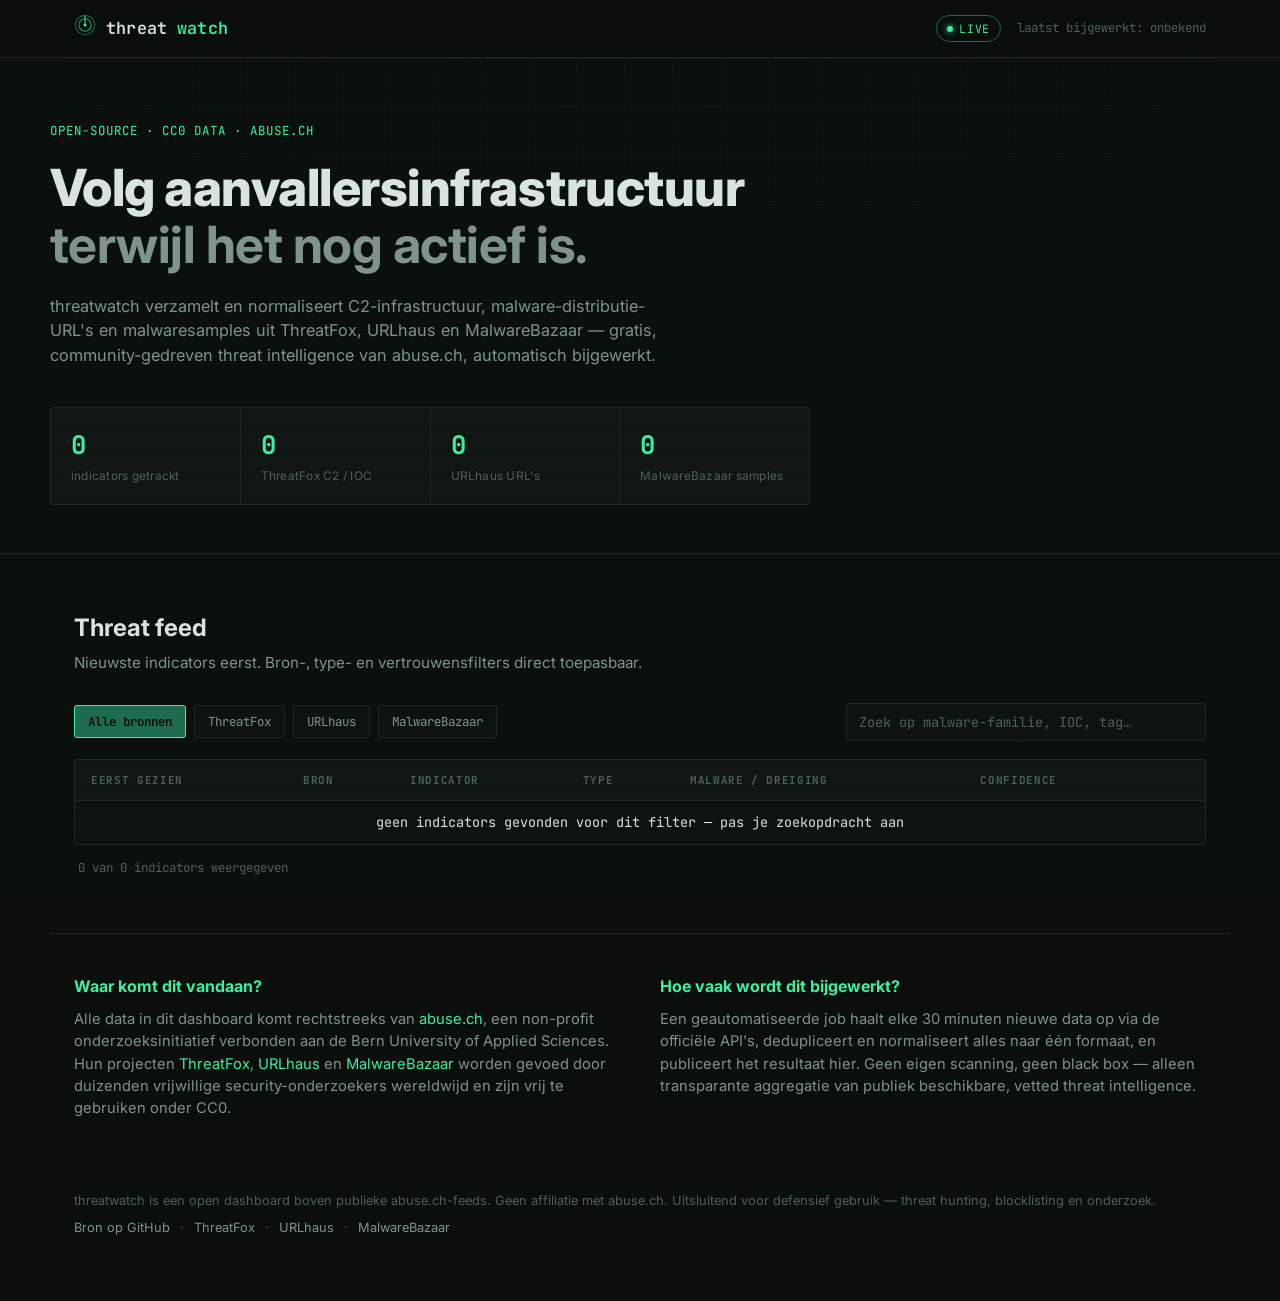
==== docs/index.html @ b02e9409 "init threatwatch dashboard" ====
<!DOCTYPE html>
<html lang="nl">
<head>
<meta charset="UTF-8">
<meta name="viewport" content="width=device-width, initial-scale=1.0">
<title>threatwatch — open infrastructure tracking</title>
<link rel="preconnect" href="https://fonts.googleapis.com">
<link rel="preconnect" href="https://fonts.gstatic.com" crossorigin>
<link href="https://fonts.googleapis.com/css2?family=JetBrains+Mono:wght@400;500;600;700&family=Inter:wght@400;500;600;700;800&display=swap" rel="stylesheet">
<link rel="stylesheet" href="style.css">
</head>
<body>

<div class="scanline"></div>

<header class="topbar">
  <div class="topbar-inner">
    <a href="./" class="brand">
      <span class="brand-mark" aria-hidden="true">
        <svg viewBox="0 0 32 32" width="22" height="22">
          <circle cx="16" cy="16" r="14" fill="none" stroke="var(--signal)" stroke-width="1.5" opacity="0.4"/>
          <circle cx="16" cy="16" r="9" fill="none" stroke="var(--signal)" stroke-width="1.5" opacity="0.65"/>
          <circle cx="16" cy="16" r="2.2" fill="var(--signal)"/>
          <line x1="16" y1="16" x2="16" y2="3" stroke="var(--signal)" stroke-width="1.5" class="radar-needle"/>
        </svg>
      </span>
      threat<span class="brand-accent">watch</span>
    </a>
    <nav class="topnav">
      <span class="pill pill-live" id="live-pill">
        <span class="dot"></span> live
      </span>
      <span class="topnav-meta" id="last-updated">laatst bijgewerkt: —</span>
    </nav>
  </div>
</header>

<main>

  <section class="hero">
    <div class="hero-grid" aria-hidden="true"></div>
    <div class="hero-inner">
      <p class="eyebrow">open-source · CC0 data · abuse.ch</p>
      <h1>Volg aanvallersinfrastructuur<br><span class="hero-fade">terwijl het nog actief is.</span></h1>
      <p class="hero-sub">
        threatwatch verzamelt en normaliseert C2-infrastructuur, malware-distributie-URL's
        en malwaresamples uit ThreatFox, URLhaus en MalwareBazaar &mdash; gratis, community-gedreven
        threat intelligence van abuse.ch, automatisch bijgewerkt.
      </p>
      <div class="hero-stats" id="hero-stats">
        <div class="stat-card">
          <span class="stat-value" id="stat-total">—</span>
          <span class="stat-label">indicators getrackt</span>
        </div>
        <div class="stat-card">
          <span class="stat-value" id="stat-threatfox">—</span>
          <span class="stat-label">ThreatFox C2 / IOC</span>
        </div>
        <div class="stat-card">
          <span class="stat-value" id="stat-urlhaus">—</span>
          <span class="stat-label">URLhaus URL's</span>
        </div>
        <div class="stat-card">
          <span class="stat-value" id="stat-malwarebazaar">—</span>
          <span class="stat-label">MalwareBazaar samples</span>
        </div>
      </div>
    </div>
  </section>

  <section class="panel">
    <div class="panel-header">
      <h2>Threat feed</h2>
      <p class="panel-sub">Nieuwste indicators eerst. Bron-, type- en vertrouwensfilters direct toepasbaar.</p>
    </div>

    <div class="controls">
      <div class="control-group" role="group" aria-label="Filter op bron">
        <button class="filter-btn is-active" data-filter-source="all">Alle bronnen</button>
        <button class="filter-btn" data-filter-source="ThreatFox">ThreatFox</button>
        <button class="filter-btn" data-filter-source="URLhaus">URLhaus</button>
        <button class="filter-btn" data-filter-source="MalwareBazaar">MalwareBazaar</button>
      </div>
      <div class="control-group search-group">
        <input
          type="search"
          id="search-input"
          placeholder="Zoek op malware-familie, IOC, tag…"
          aria-label="Zoek in threat feed"
        >
      </div>
    </div>

    <div class="table-wrap">
      <table class="feed-table" id="feed-table">
        <thead>
          <tr>
            <th>Eerst gezien</th>
            <th>Bron</th>
            <th>Indicator</th>
            <th>Type</th>
            <th>Malware / dreiging</th>
            <th>Confidence</th>
            <th></th>
          </tr>
        </thead>
        <tbody id="feed-body">
          <tr class="loading-row">
            <td colspan="7">
              <span class="loading-text">feed wordt geladen…</span>
            </td>
          </tr>
        </tbody>
      </table>
    </div>

    <p class="table-footnote" id="table-footnote"></p>
  </section>

  <section class="about-panel">
    <div class="about-grid">
      <div>
        <h3>Waar komt dit vandaan?</h3>
        <p>
          Alle data in dit dashboard komt rechtstreeks van <a href="https://abuse.ch" target="_blank" rel="noopener">abuse.ch</a>,
          een non-profit onderzoeksinitiatief verbonden aan de Bern University of Applied Sciences.
          Hun projecten <a href="https://threatfox.abuse.ch" target="_blank" rel="noopener">ThreatFox</a>,
          <a href="https://urlhaus.abuse.ch" target="_blank" rel="noopener">URLhaus</a> en
          <a href="https://bazaar.abuse.ch" target="_blank" rel="noopener">MalwareBazaar</a> worden gevoed door
          duizenden vrijwillige security-onderzoekers wereldwijd en zijn vrij te gebruiken onder CC0.
        </p>
      </div>
      <div>
        <h3>Hoe vaak wordt dit bijgewerkt?</h3>
        <p>
          Een geautomatiseerde job haalt elke 30 minuten nieuwe data op via de officiële API's,
          dedupliceert en normaliseert alles naar één formaat, en publiceert het resultaat hier.
          Geen eigen scanning, geen black box &mdash; alleen transparante aggregatie van publiek
          beschikbare, vetted threat intelligence.
        </p>
      </div>
    </div>
  </section>

</main>

<footer class="footer">
  <p>
    threatwatch is een open dashboard boven publieke abuse.ch-feeds. Geen affiliatie met abuse.ch.
    Uitsluitend voor defensief gebruik &mdash; threat hunting, blocklisting en onderzoek.
  </p>
  <p class="footer-links">
    <a href="https://github.com" target="_blank" rel="noopener">Bron op GitHub</a>
    <span aria-hidden="true">·</span>
    <a href="https://threatfox.abuse.ch" target="_blank" rel="noopener">ThreatFox</a>
    <span aria-hidden="true">·</span>
    <a href="https://urlhaus.abuse.ch" target="_blank" rel="noopener">URLhaus</a>
    <span aria-hidden="true">·</span>
    <a href="https://bazaar.abuse.ch" target="_blank" rel="noopener">MalwareBazaar</a>
  </p>
</footer>

<script src="app.js"></script>
</body>
</html>
---- docs/style.css ----
/* =========================================================
   threatwatch — design tokens
   Subject: tracking live attacker infrastructure.
   Direction: dark ops console, not a marketing page.
   A signal-green sweep (radar / oscilloscope) is the one
   accent color; everything else stays quiet and structural.
========================================================= */

:root {
  --bg: #0a0e0d;
  --bg-raised: #101513;
  --bg-panel: #0d1211;
  --line: #1d2826;
  --line-soft: #161f1d;
  --ink: #d7e4e0;
  --ink-dim: #7e938c;
  --ink-faint: #4e6059;
  --signal: #36f2a1;
  --signal-dim: #1d6b4c;
  --amber: #f2b545;
  --red: #f25c54;

  --font-display: "Inter", system-ui, sans-serif;
  --font-mono: "JetBrains Mono", "SF Mono", Consolas, monospace;

  --radius: 3px;
}

* { box-sizing: border-box; }

html { scroll-behavior: smooth; }

body {
  margin: 0;
  background: var(--bg);
  color: var(--ink);
  font-family: var(--font-display);
  line-height: 1.5;
  -webkit-font-smoothing: antialiased;
}

a { color: var(--signal); text-decoration: none; }
a:hover { text-decoration: underline; }

a:focus-visible,
button:focus-visible,
input:focus-visible {
  outline: 2px solid var(--signal);
  outline-offset: 2px;
}

/* Subtle scanline texture across the whole page — restrained, fixed, low opacity */
.scanline {
  position: fixed;
  inset: 0;
  pointer-events: none;
  z-index: 1;
  background: repeating-linear-gradient(
    to bottom,
    rgba(54, 242, 161, 0.015) 0px,
    rgba(54, 242, 161, 0.015) 1px,
    transparent 1px,
    transparent 3px
  );
  mix-blend-mode: screen;
}

@media (prefers-reduced-motion: reduce) {
  * { animation-duration: 0.001ms !important; animation-iteration-count: 1 !important; transition-duration: 0.001ms !important; }
}

/* ---------- topbar ---------- */

.topbar {
  position: sticky;
  top: 0;
  z-index: 10;
  background: rgba(10, 14, 13, 0.92);
  backdrop-filter: blur(8px);
  border-bottom: 1px solid var(--line);
}

.topbar-inner {
  max-width: 1180px;
  margin: 0 auto;
  padding: 14px 24px;
  display: flex;
  align-items: center;
  justify-content: space-between;
}

.brand {
  display: flex;
  align-items: center;
  gap: 10px;
  font-family: var(--font-mono);
  font-weight: 600;
  font-size: 1.05rem;
  color: var(--ink);
  letter-spacing: 0.01em;
}
.brand:hover { text-decoration: none; }
.brand-accent { color: var(--signal); }

.radar-needle {
  transform-origin: 16px 16px;
  animation: sweep 4s linear infinite;
}
@keyframes sweep {
  to { transform: rotate(360deg); }
}

.topnav { display: flex; align-items: center; gap: 16px; }

.pill {
  font-family: var(--font-mono);
  font-size: 0.72rem;
  letter-spacing: 0.06em;
  text-transform: uppercase;
  padding: 4px 10px;
  border-radius: 999px;
  border: 1px solid var(--line);
  color: var(--ink-dim);
  display: inline-flex;
  align-items: center;
  gap: 6px;
}
.pill-live { color: var(--signal); border-color: var(--signal-dim); }
.pill .dot {
  width: 6px; height: 6px;
  border-radius: 50%;
  background: var(--signal);
  box-shadow: 0 0 6px var(--signal);
  animation: pulse 1.8s ease-in-out infinite;
}
@keyframes pulse {
  0%, 100% { opacity: 1; }
  50% { opacity: 0.35; }
}

.topnav-meta {
  font-family: var(--font-mono);
  font-size: 0.78rem;
  color: var(--ink-faint);
}

/* ---------- hero ---------- */

.hero {
  position: relative;
  padding: 64px 24px 48px;
  border-bottom: 1px solid var(--line);
  overflow: hidden;
}

.hero-grid {
  position: absolute;
  inset: 0;
  background-image:
    linear-gradient(var(--line-soft) 1px, transparent 1px),
    linear-gradient(90deg, var(--line-soft) 1px, transparent 1px);
  background-size: 48px 48px;
  mask-image: radial-gradient(ellipse 80% 60% at 50% 0%, black 0%, transparent 75%);
  opacity: 0.6;
}

.hero-inner {
  position: relative;
  max-width: 1180px;
  margin: 0 auto;
}

.eyebrow {
  font-family: var(--font-mono);
  font-size: 0.78rem;
  letter-spacing: 0.08em;
  text-transform: uppercase;
  color: var(--signal);
  margin: 0 0 18px;
}

.hero h1 {
  font-size: clamp(2rem, 4.4vw, 3.2rem);
  font-weight: 800;
  letter-spacing: -0.01em;
  line-height: 1.12;
  margin: 0 0 20px;
  max-width: 760px;
}
.hero-fade { color: var(--ink-dim); font-weight: 700; }

.hero-sub {
  max-width: 620px;
  color: var(--ink-dim);
  font-size: 1.02rem;
  margin: 0 0 40px;
}

.hero-stats {
  display: grid;
  grid-template-columns: repeat(4, minmax(0, 1fr));
  gap: 1px;
  background: var(--line);
  border: 1px solid var(--line);
  border-radius: var(--radius);
  overflow: hidden;
  max-width: 760px;
}

.stat-card {
  background: var(--bg-raised);
  padding: 18px 20px;
  display: flex;
  flex-direction: column;
  gap: 4px;
}

.stat-value {
  font-family: var(--font-mono);
  font-size: 1.6rem;
  font-weight: 700;
  color: var(--signal);
}

.stat-label {
  font-size: 0.74rem;
  color: var(--ink-faint);
  letter-spacing: 0.02em;
}

@media (max-width: 720px) {
  .hero-stats { grid-template-columns: repeat(2, minmax(0, 1fr)); }
}

/* ---------- panel / table ---------- */

.panel {
  max-width: 1180px;
  margin: 0 auto;
  padding: 56px 24px 32px;
}

.panel-header h2 {
  font-size: 1.5rem;
  margin: 0 0 6px;
  font-weight: 700;
}
.panel-sub {
  color: var(--ink-dim);
  margin: 0 0 28px;
  font-size: 0.95rem;
}

.controls {
  display: flex;
  flex-wrap: wrap;
  gap: 16px;
  justify-content: space-between;
  align-items: center;
  margin-bottom: 18px;
}

.control-group { display: flex; gap: 8px; flex-wrap: wrap; }

.filter-btn {
  font-family: var(--font-mono);
  font-size: 0.78rem;
  padding: 7px 13px;
  border-radius: var(--radius);
  border: 1px solid var(--line);
  background: var(--bg-panel);
  color: var(--ink-dim);
  cursor: pointer;
  transition: border-color 0.15s, color 0.15s, background 0.15s;
}
.filter-btn:hover { border-color: var(--signal-dim); color: var(--ink); }
.filter-btn.is-active {
  background: var(--signal-dim);
  border-color: var(--signal);
  color: var(--bg);
  font-weight: 600;
}

.search-group { flex: 1; min-width: 220px; max-width: 360px; }
#search-input {
  width: 100%;
  font-family: var(--font-mono);
  font-size: 0.85rem;
  padding: 9px 12px;
  border-radius: var(--radius);
  border: 1px solid var(--line);
  background: var(--bg-panel);
  color: var(--ink);
}
#search-input::placeholder { color: var(--ink-faint); }

.table-wrap {
  border: 1px solid var(--line);
  border-radius: var(--radius);
  overflow-x: auto;
  background: var(--bg-panel);
}

.feed-table {
  width: 100%;
  border-collapse: collapse;
  font-size: 0.86rem;
  min-width: 760px;
}

.feed-table thead th {
  text-align: left;
  font-family: var(--font-mono);
  font-size: 0.68rem;
  letter-spacing: 0.06em;
  text-transform: uppercase;
  color: var(--ink-faint);
  padding: 12px 16px;
  border-bottom: 1px solid var(--line);
  background: var(--bg-raised);
  position: sticky;
  top: 0;
}

.feed-table tbody td {
  padding: 11px 16px;
  border-bottom: 1px solid var(--line-soft);
  color: var(--ink);
  vertical-align: middle;
}

.feed-table tbody tr:hover { background: rgba(54, 242, 161, 0.035); }
.feed-table tbody tr:last-child td { border-bottom: none; }

.cell-time { font-family: var(--font-mono); color: var(--ink-dim); white-space: nowrap; font-size: 0.8rem; }

.source-badge {
  font-family: var(--font-mono);
  font-size: 0.7rem;
  padding: 3px 8px;
  border-radius: 999px;
  border: 1px solid var(--line);
  white-space: nowrap;
}
.source-ThreatFox { color: var(--signal); border-color: var(--signal-dim); }
.source-URLhaus { color: var(--amber); border-color: #5c4a22; }
.source-MalwareBazaar { color: #8fb4ff; border-color: #2a3f6b; }

.cell-ioc {
  font-family: var(--font-mono);
  font-size: 0.8rem;
  max-width: 320px;
  overflow: hidden;
  text-overflow: ellipsis;
  white-space: nowrap;
}

.cell-malware { color: var(--ink); font-weight: 500; }
.cell-type { color: var(--ink-dim); font-size: 0.82rem; }

.confidence-bar-wrap {
  display: flex;
  align-items: center;
  gap: 8px;
}
.confidence-bar {
  width: 50px;
  height: 5px;
  border-radius: 999px;
  background: var(--line-soft);
  overflow: hidden;
}
.confidence-bar-fill { height: 100%; background: var(--signal); }
.confidence-value { font-family: var(--font-mono); font-size: 0.74rem; color: var(--ink-dim); }

.ref-link { font-family: var(--font-mono); font-size: 0.76rem; white-space: nowrap; }

.loading-row td, .empty-row td {
  text-align: center;
  padding: 40px 16px;
  color: var(--ink-faint);
  font-family: var(--font-mono);
  font-size: 0.85rem;
}

.table-footnote {
  margin: 14px 4px 0;
  font-size: 0.78rem;
  color: var(--ink-faint);
  font-family: var(--font-mono);
}

/* ---------- about panel ---------- */

.about-panel {
  max-width: 1180px;
  margin: 24px auto 0;
  padding: 40px 24px;
  border-top: 1px solid var(--line);
}

.about-grid {
  display: grid;
  grid-template-columns: 1fr 1fr;
  gap: 40px;
}
@media (max-width: 760px) {
  .about-grid { grid-template-columns: 1fr; }
}

.about-panel h3 {
  font-size: 1rem;
  margin: 0 0 10px;
  color: var(--signal);
}
.about-panel p {
  color: var(--ink-dim);
  font-size: 0.92rem;
  margin: 0;
}

/* ---------- footer ---------- */

.footer {
  max-width: 1180px;
  margin: 0 auto;
  padding: 32px 24px 56px;
  color: var(--ink-faint);
  font-size: 0.8rem;
}
.footer p { margin: 0 0 8px; }
.footer-links a { color: var(--ink-dim); }
.footer-links span { color: var(--ink-faint); margin: 0 6px; }
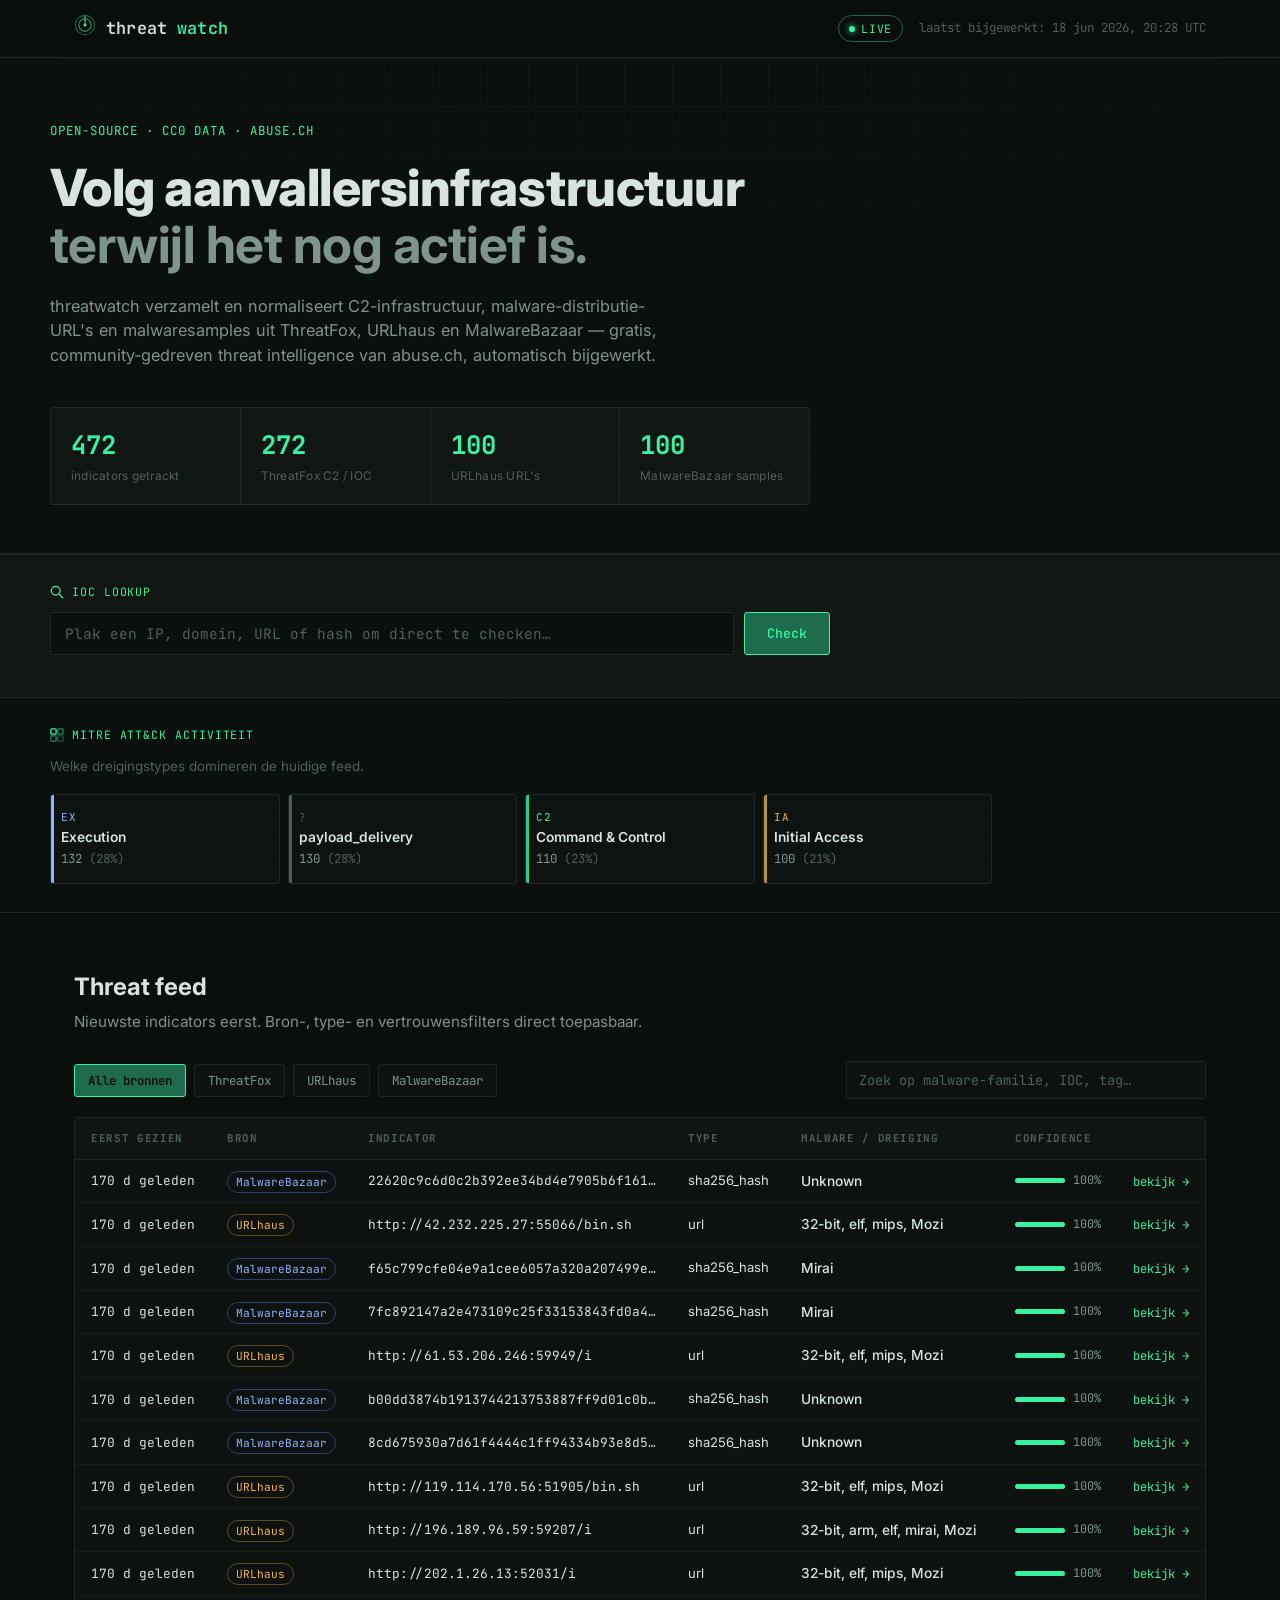
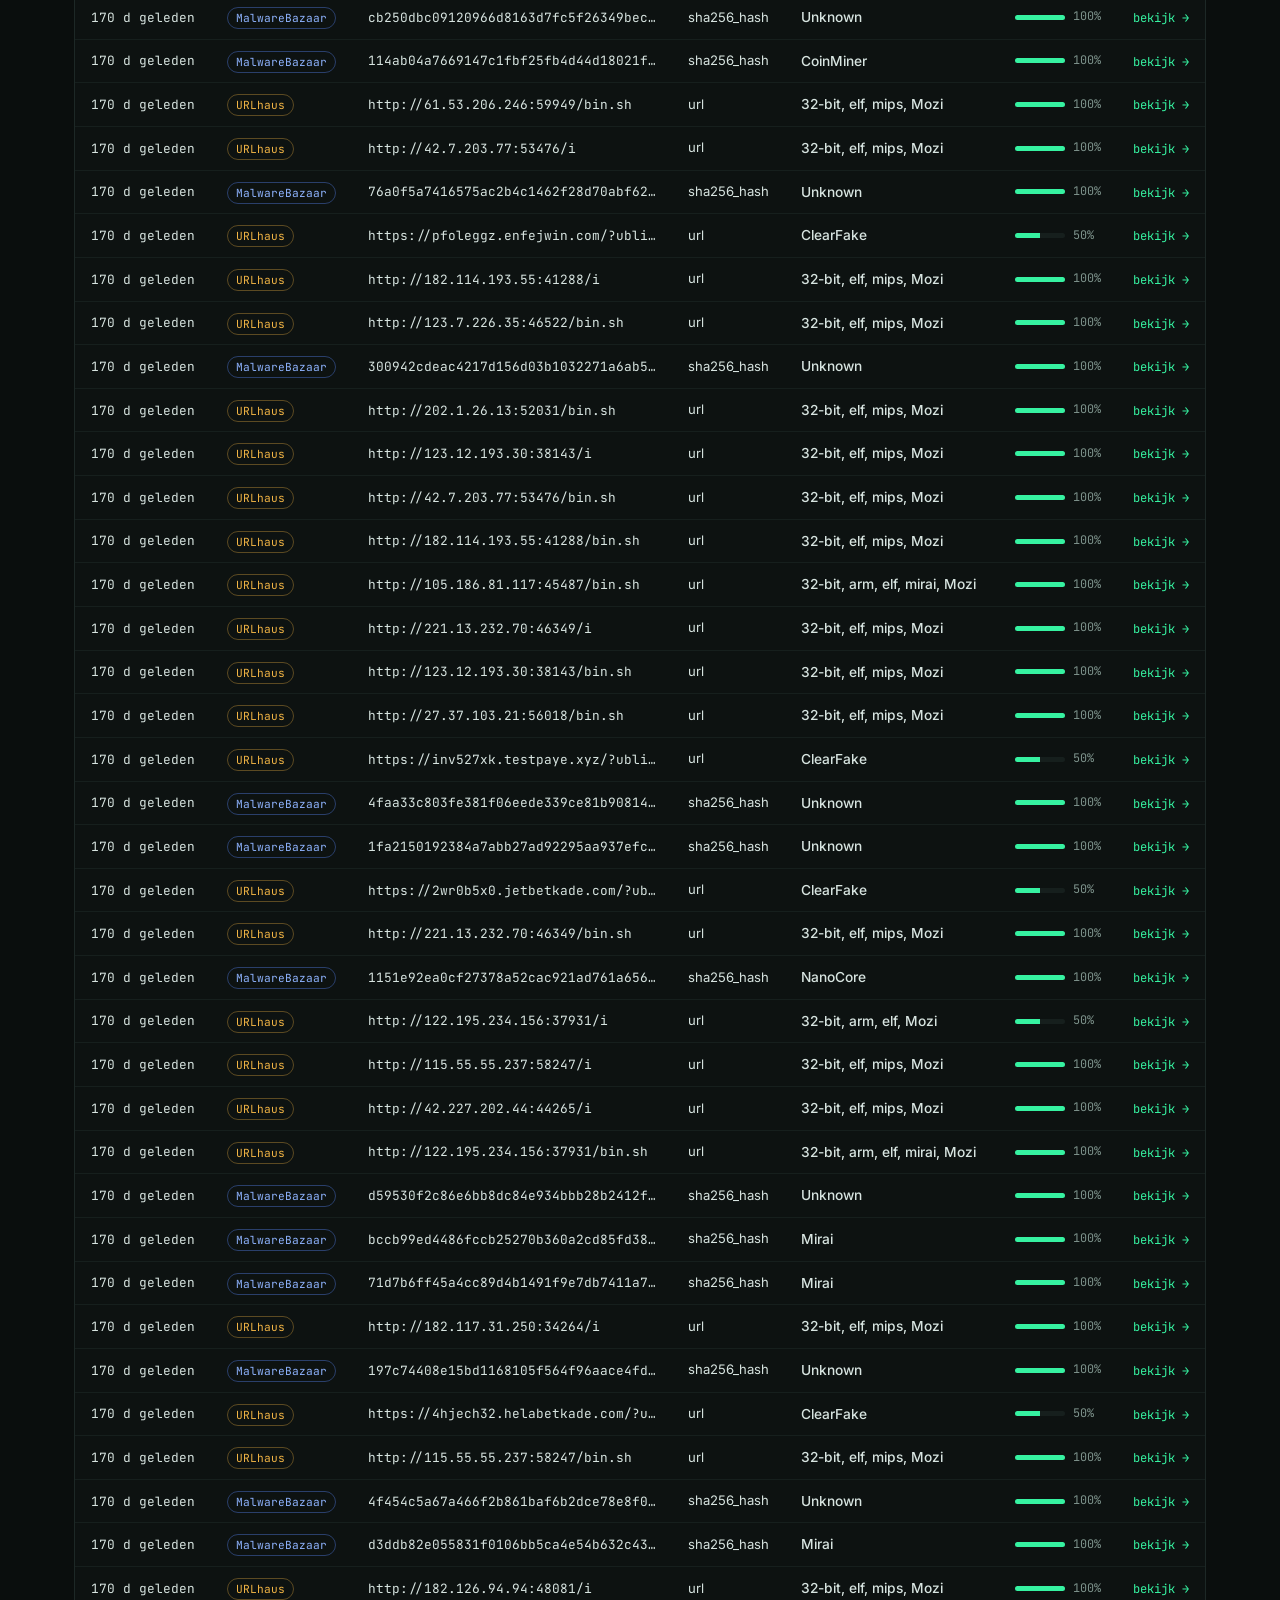
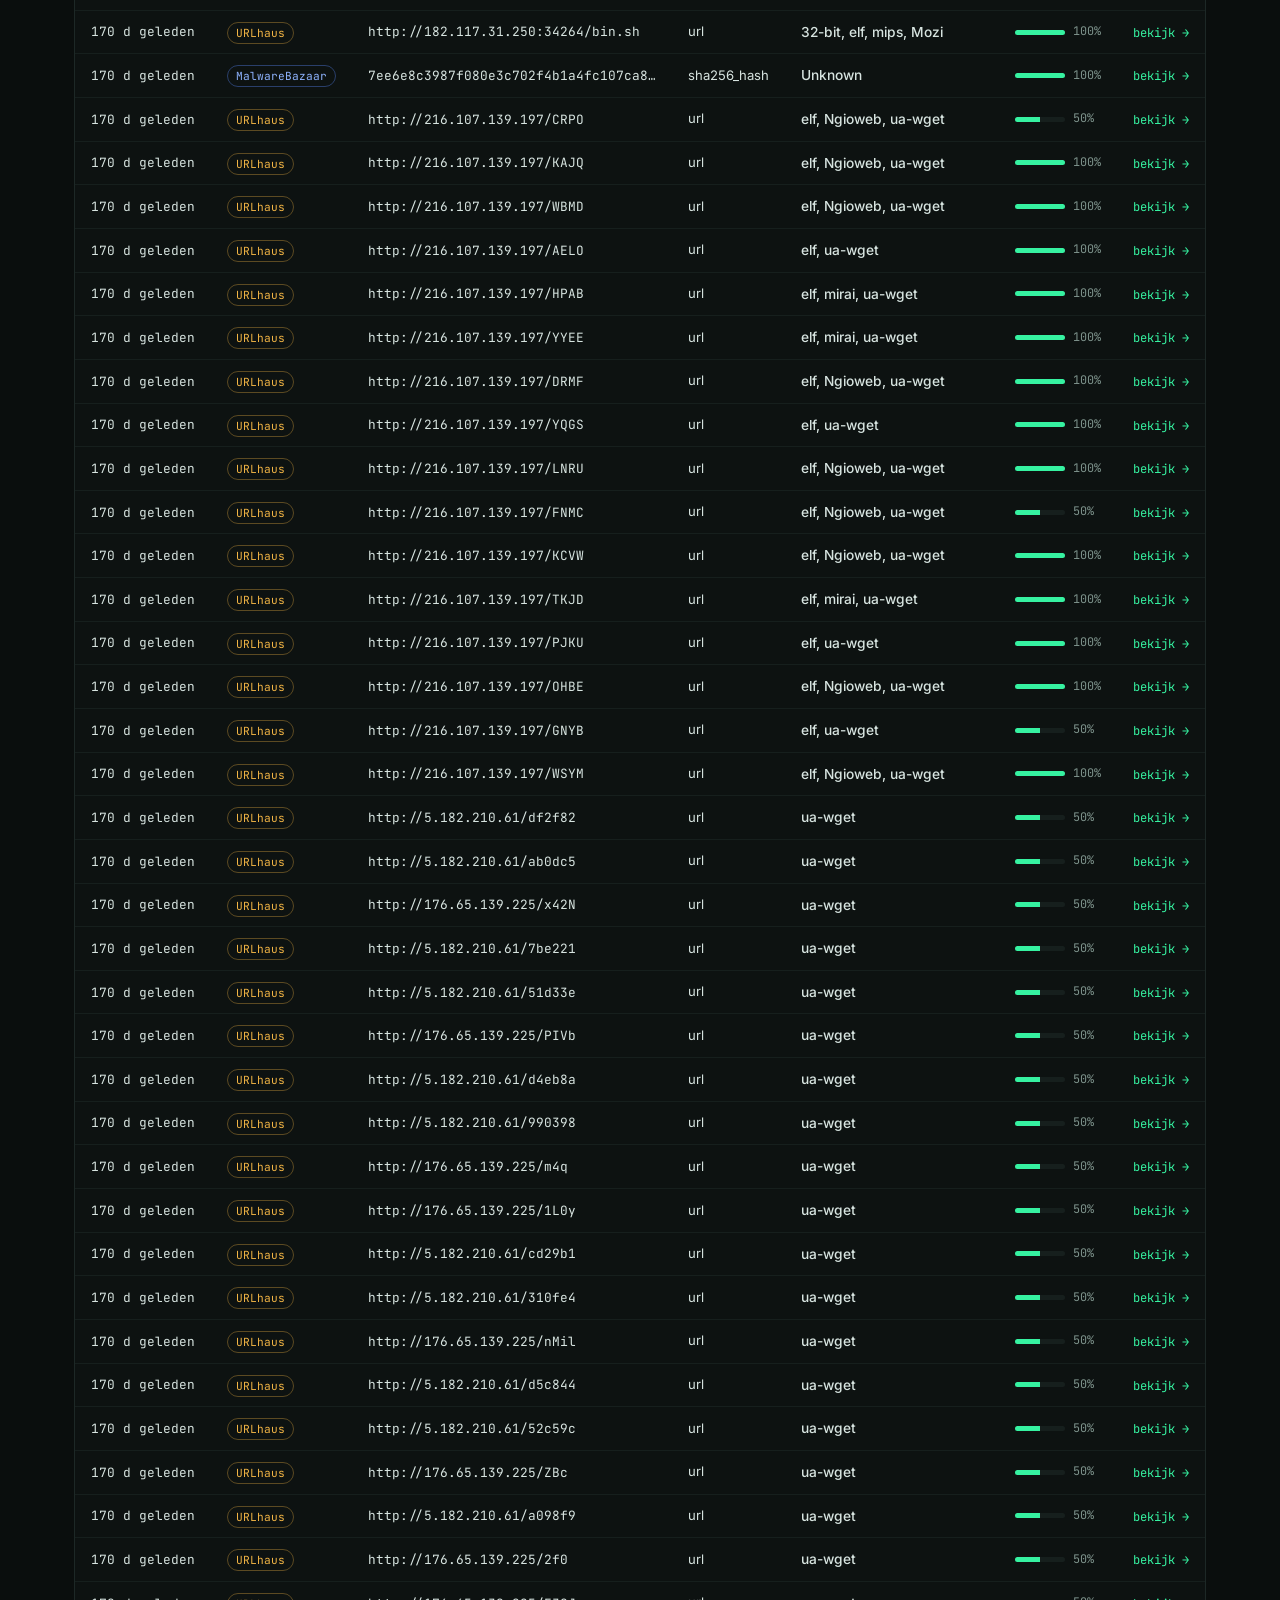
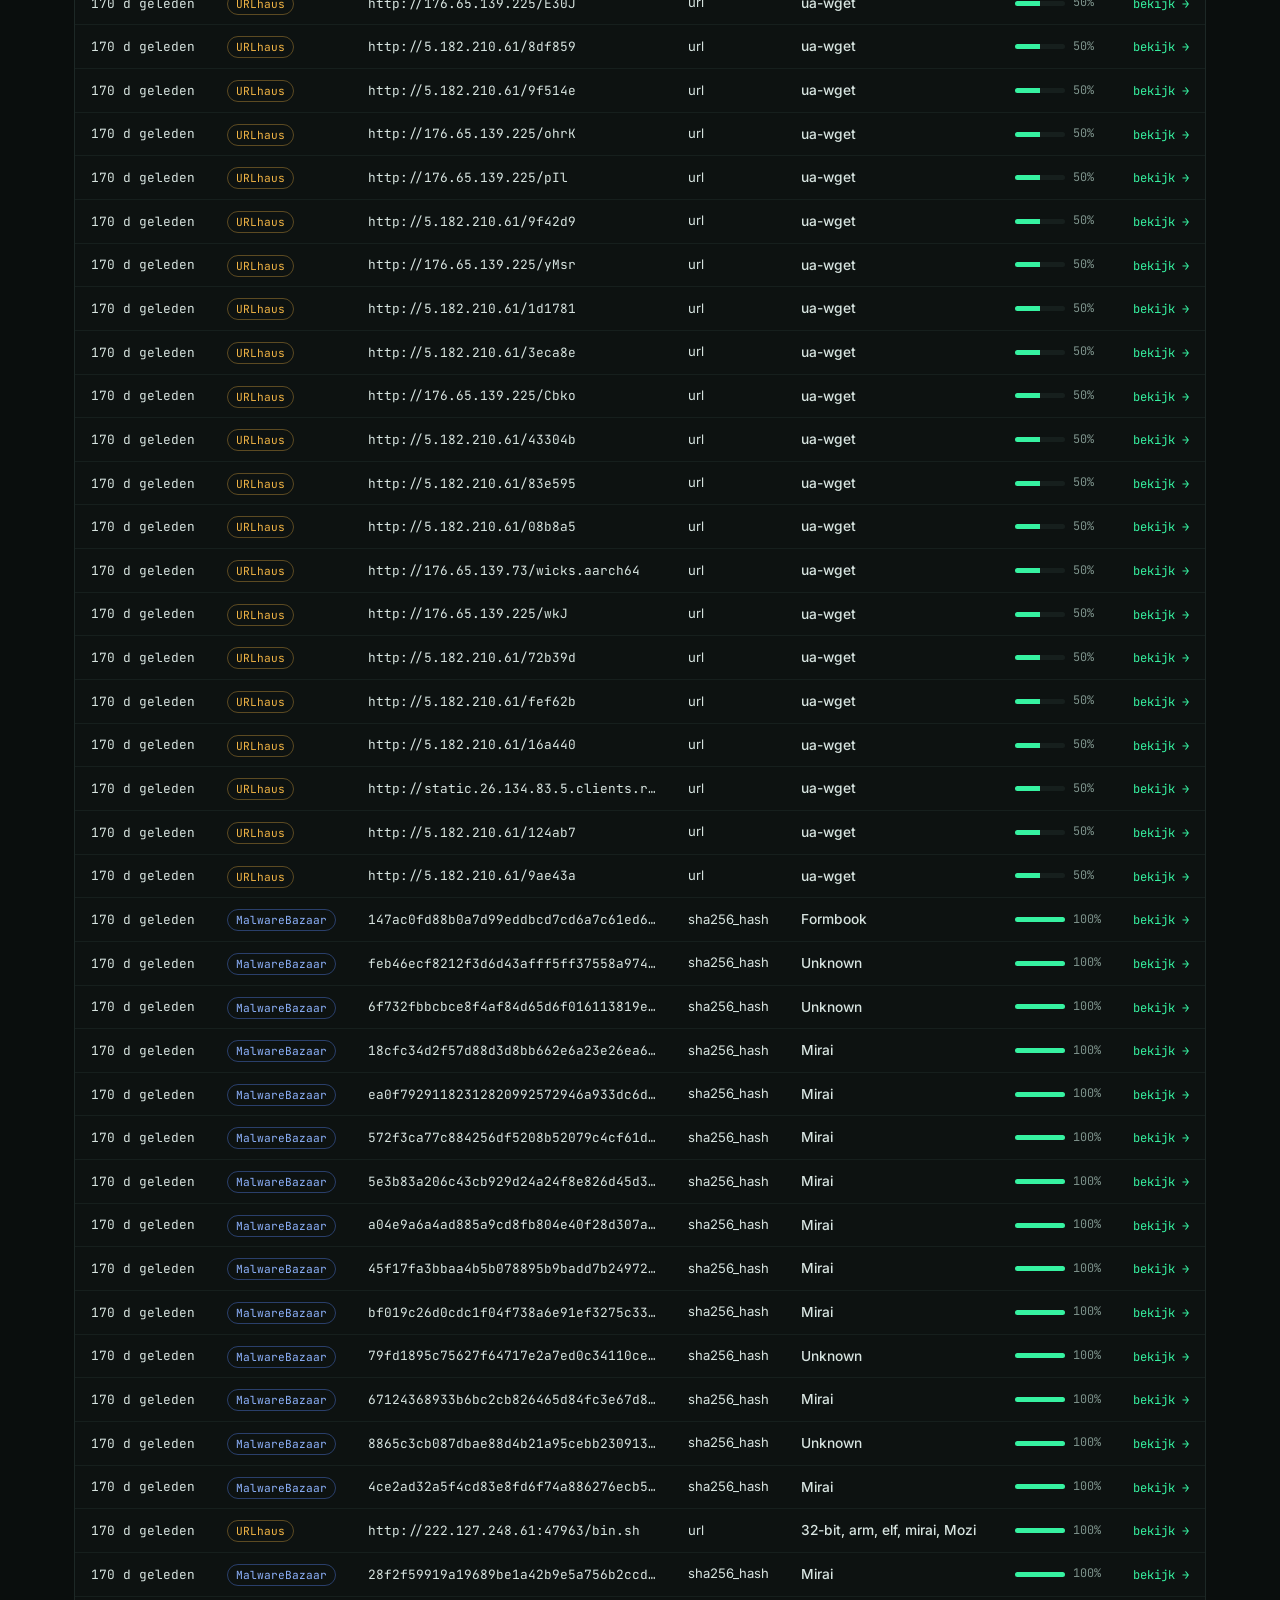
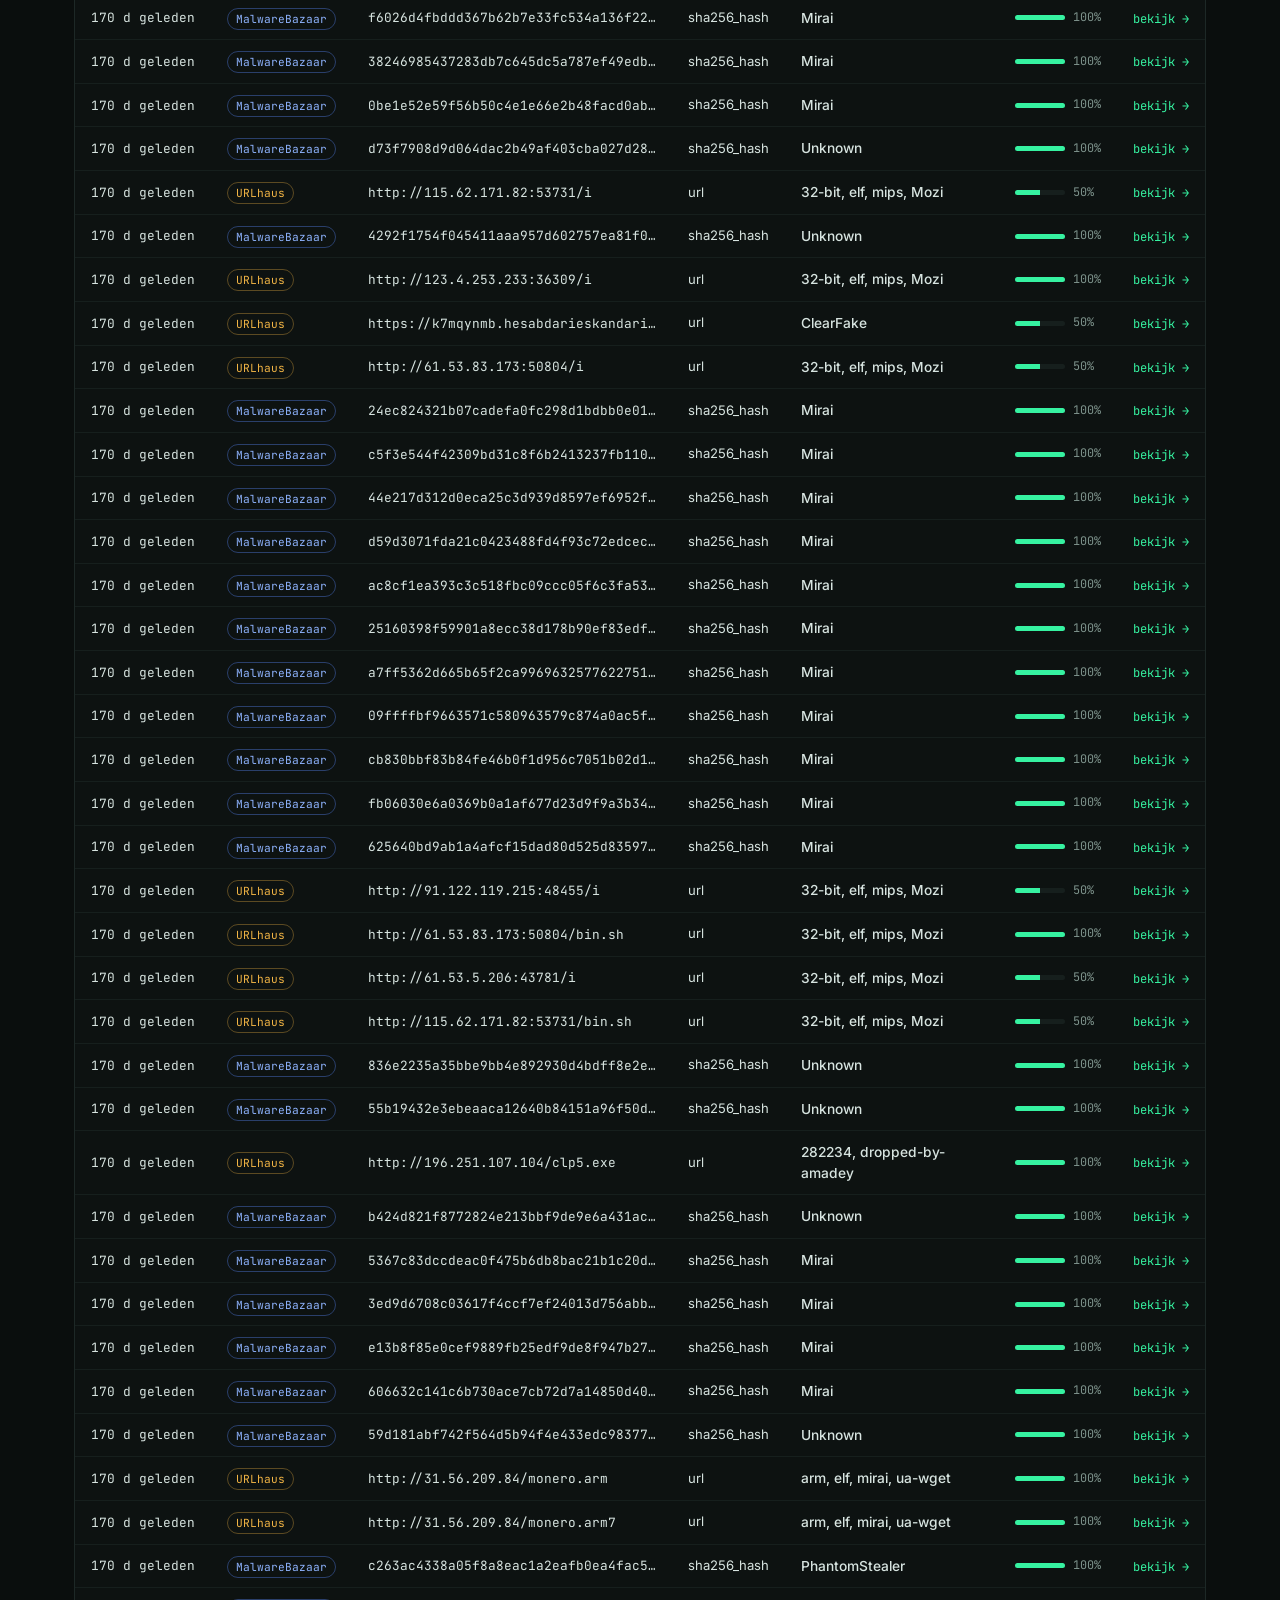
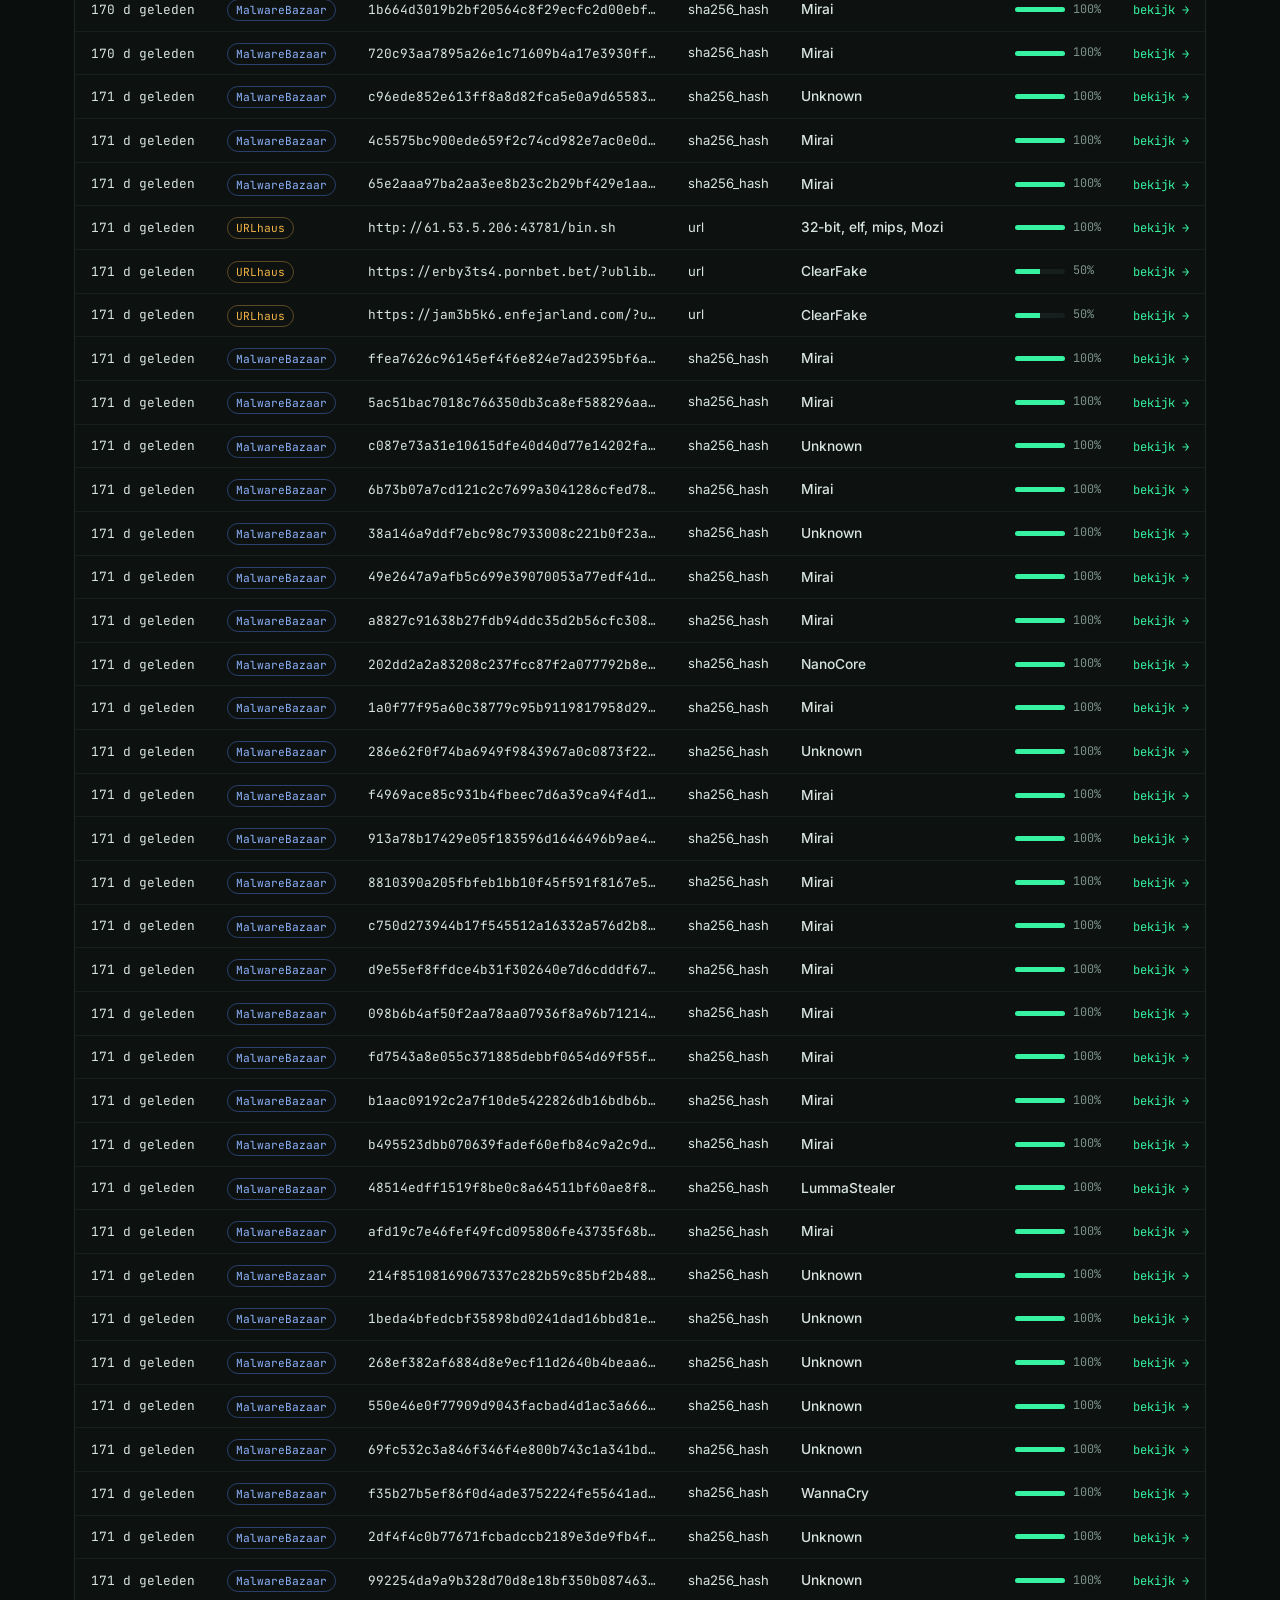
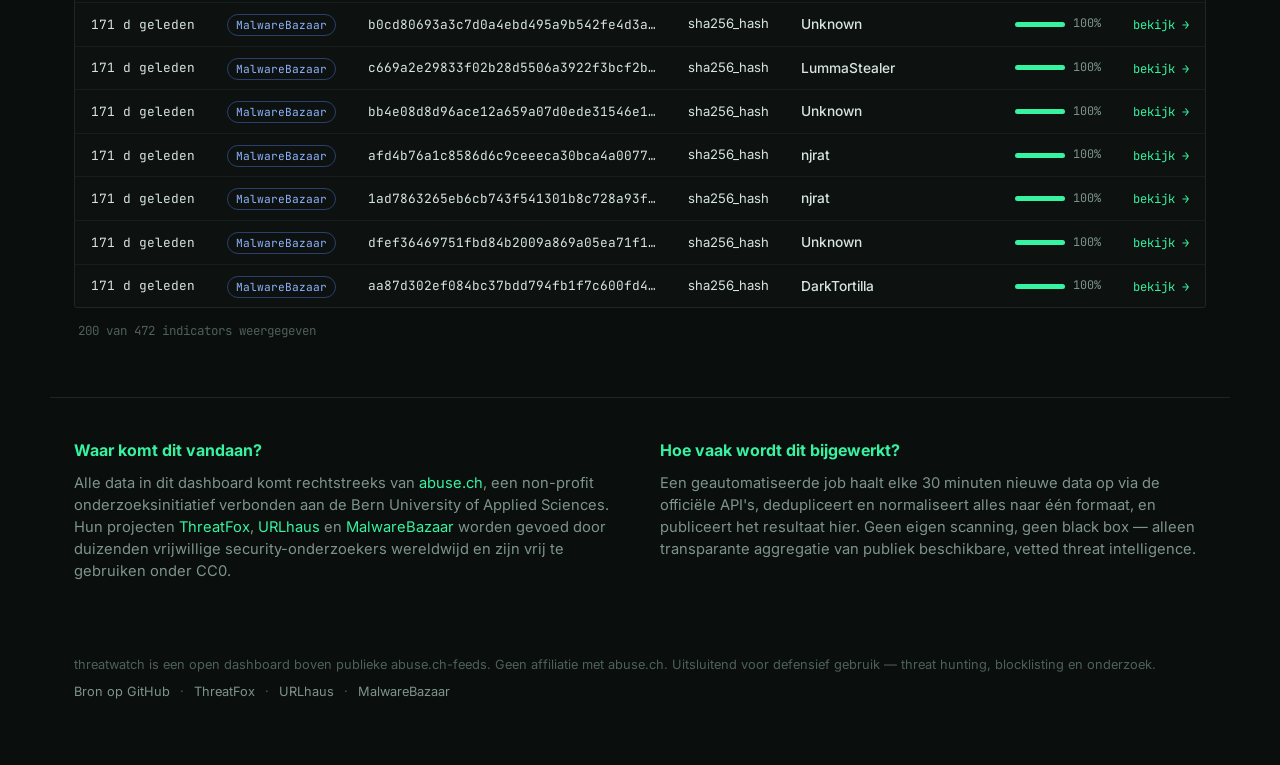
==== commit c31fa6c9: "feat: IOC lookup + ATT&CK heatmap" ====
--- a/docs/index.html
+++ b/docs/index.html
@@ -68,6 +68,50 @@
     </div>
   </section>
 
+  <!-- IOC LOOKUP -->
+  <section class="lookup-section">
+    <div class="lookup-inner">
+      <div class="lookup-label">
+        <svg width="14" height="14" viewBox="0 0 16 16" fill="none" aria-hidden="true">
+          <circle cx="6.5" cy="6.5" r="5" stroke="var(--signal)" stroke-width="1.5"/>
+          <line x1="10.5" y1="10.5" x2="14.5" y2="14.5" stroke="var(--signal)" stroke-width="1.5" stroke-linecap="round"/>
+        </svg>
+        IOC lookup
+      </div>
+      <div class="lookup-bar">
+        <input
+          type="text"
+          id="lookup-input"
+          placeholder="Plak een IP, domein, URL of hash om direct te checken…"
+          aria-label="IOC lookup"
+          autocomplete="off"
+          spellcheck="false"
+        >
+        <button id="lookup-btn">Check</button>
+      </div>
+      <div id="lookup-result" class="lookup-result" aria-live="polite"></div>
+    </div>
+  </section>
+
+  <!-- ATT&CK HEATMAP -->
+  <section class="attack-section">
+    <div class="attack-inner">
+      <div class="attack-header">
+        <div class="lookup-label">
+          <svg width="14" height="14" viewBox="0 0 16 16" fill="none" aria-hidden="true">
+            <rect x="1" y="1" width="6" height="6" rx="1" stroke="var(--signal)" stroke-width="1.5"/>
+            <rect x="9" y="1" width="6" height="6" rx="1" stroke="var(--signal)" stroke-width="1.5" opacity="0.5"/>
+            <rect x="1" y="9" width="6" height="6" rx="1" stroke="var(--signal)" stroke-width="1.5" opacity="0.5"/>
+            <rect x="9" y="9" width="6" height="6" rx="1" stroke="var(--signal)" stroke-width="1.5" opacity="0.3"/>
+          </svg>
+          MITRE ATT&amp;CK activiteit
+        </div>
+        <p class="attack-sub">Welke dreigingstypes domineren de huidige feed.</p>
+      </div>
+      <div id="attack-heatmap" class="attack-heatmap"></div>
+    </div>
+  </section>
+
   <section class="panel">
     <div class="panel-header">
       <h2>Threat feed</h2>
@@ -150,7 +194,7 @@
     Uitsluitend voor defensief gebruik &mdash; threat hunting, blocklisting en onderzoek.
   </p>
   <p class="footer-links">
-    <a href="https://github.com" target="_blank" rel="noopener">Bron op GitHub</a>
+    <a href="https://github.com/threatwatch0x/threatwatch" target="_blank" rel="noopener">Bron op GitHub</a>
     <span aria-hidden="true">·</span>
     <a href="https://threatfox.abuse.ch" target="_blank" rel="noopener">ThreatFox</a>
     <span aria-hidden="true">·</span>
--- a/docs/style.css
+++ b/docs/style.css
@@ -431,3 +431,195 @@
 .footer p { margin: 0 0 8px; }
 .footer-links a { color: var(--ink-dim); }
 .footer-links span { color: var(--ink-faint); margin: 0 6px; }
+
+/* ─── IOC Lookup ─────────────────────────────────────────────────────────────── */
+
+.lookup-section {
+  background: var(--bg-raised);
+  border-top: 1px solid var(--line);
+  border-bottom: 1px solid var(--line);
+  padding: 28px 24px;
+}
+
+.lookup-inner {
+  max-width: 1180px;
+  margin: 0 auto;
+}
+
+.lookup-label {
+  display: flex;
+  align-items: center;
+  gap: 8px;
+  font-family: var(--font-mono);
+  font-size: 0.72rem;
+  letter-spacing: 0.08em;
+  text-transform: uppercase;
+  color: var(--signal);
+  margin-bottom: 12px;
+}
+
+.lookup-bar {
+  display: flex;
+  gap: 10px;
+  max-width: 780px;
+}
+
+#lookup-input {
+  flex: 1;
+  font-family: var(--font-mono);
+  font-size: 0.9rem;
+  padding: 11px 14px;
+  border-radius: var(--radius);
+  border: 1px solid var(--line);
+  background: var(--bg);
+  color: var(--ink);
+}
+#lookup-input::placeholder { color: var(--ink-faint); }
+
+#lookup-btn {
+  font-family: var(--font-mono);
+  font-size: 0.82rem;
+  font-weight: 600;
+  padding: 11px 22px;
+  border-radius: var(--radius);
+  border: 1px solid var(--signal);
+  background: var(--signal-dim);
+  color: var(--signal);
+  cursor: pointer;
+  transition: background 0.15s;
+  white-space: nowrap;
+}
+#lookup-btn:hover { background: var(--signal); color: var(--bg); }
+
+.lookup-result {
+  margin-top: 14px;
+  max-width: 780px;
+  font-size: 0.86rem;
+}
+
+.lookup-clean {
+  display: block;
+  color: var(--signal);
+  font-family: var(--font-mono);
+  margin-bottom: 4px;
+}
+
+.lookup-warning { color: var(--amber); font-family: var(--font-mono); }
+
+.lookup-note {
+  display: block;
+  color: var(--ink-faint);
+  font-size: 0.78rem;
+  margin-top: 4px;
+  font-family: var(--font-mono);
+}
+
+.lookup-found { display: flex; flex-direction: column; gap: 8px; }
+
+.lookup-found-label {
+  font-family: var(--font-mono);
+  font-size: 0.78rem;
+  color: var(--amber);
+  letter-spacing: 0.04em;
+}
+
+.lookup-hit {
+  display: flex;
+  align-items: center;
+  gap: 12px;
+  padding: 10px 14px;
+  background: var(--bg-panel);
+  border: 1px solid var(--line);
+  border-radius: var(--radius);
+  flex-wrap: wrap;
+}
+
+.lookup-hit-ioc {
+  font-family: var(--font-mono);
+  font-size: 0.82rem;
+  color: var(--ink);
+  flex: 1;
+  min-width: 0;
+  overflow: hidden;
+  text-overflow: ellipsis;
+  white-space: nowrap;
+}
+
+.lookup-hit-malware { color: var(--ink-dim); font-size: 0.84rem; }
+.lookup-hit-conf { font-family: var(--font-mono); font-size: 0.78rem; color: var(--signal); }
+.lookup-more { color: var(--ink-faint); font-size: 0.78rem; font-family: var(--font-mono); margin: 4px 0 0; }
+
+/* ─── ATT&CK Heatmap ─────────────────────────────────────────────────────────── */
+
+.attack-section {
+  border-bottom: 1px solid var(--line);
+  padding: 28px 24px;
+}
+
+.attack-inner {
+  max-width: 1180px;
+  margin: 0 auto;
+}
+
+.attack-header { margin-bottom: 18px; }
+.attack-sub { color: var(--ink-faint); font-size: 0.84rem; margin: 6px 0 0; }
+
+.attack-heatmap {
+  display: grid;
+  grid-template-columns: repeat(auto-fill, minmax(200px, 1fr));
+  gap: 8px;
+}
+
+.attack-cell {
+  position: relative;
+  border: 1px solid var(--line);
+  border-radius: var(--radius);
+  overflow: hidden;
+  background: var(--bg-panel);
+  padding: 14px 14px 14px 10px;
+  display: flex;
+  align-items: center;
+  gap: 12px;
+}
+
+.attack-cell-bar {
+  position: absolute;
+  left: 0;
+  top: 0;
+  bottom: 0;
+  width: 3px;
+  background: var(--cell-color, var(--signal));
+  opacity: var(--intensity, 1);
+}
+
+.attack-cell-info {
+  display: flex;
+  flex-direction: column;
+  gap: 2px;
+  min-width: 0;
+}
+
+.attack-tactic {
+  font-family: var(--font-mono);
+  font-size: 0.68rem;
+  letter-spacing: 0.1em;
+  color: var(--cell-color, var(--signal));
+  opacity: calc(var(--intensity) + 0.3);
+}
+
+.attack-label {
+  font-size: 0.86rem;
+  font-weight: 600;
+  color: var(--ink);
+  white-space: nowrap;
+  overflow: hidden;
+  text-overflow: ellipsis;
+}
+
+.attack-count {
+  font-family: var(--font-mono);
+  font-size: 0.78rem;
+  color: var(--ink-dim);
+}
+
+.attack-pct { color: var(--ink-faint); }
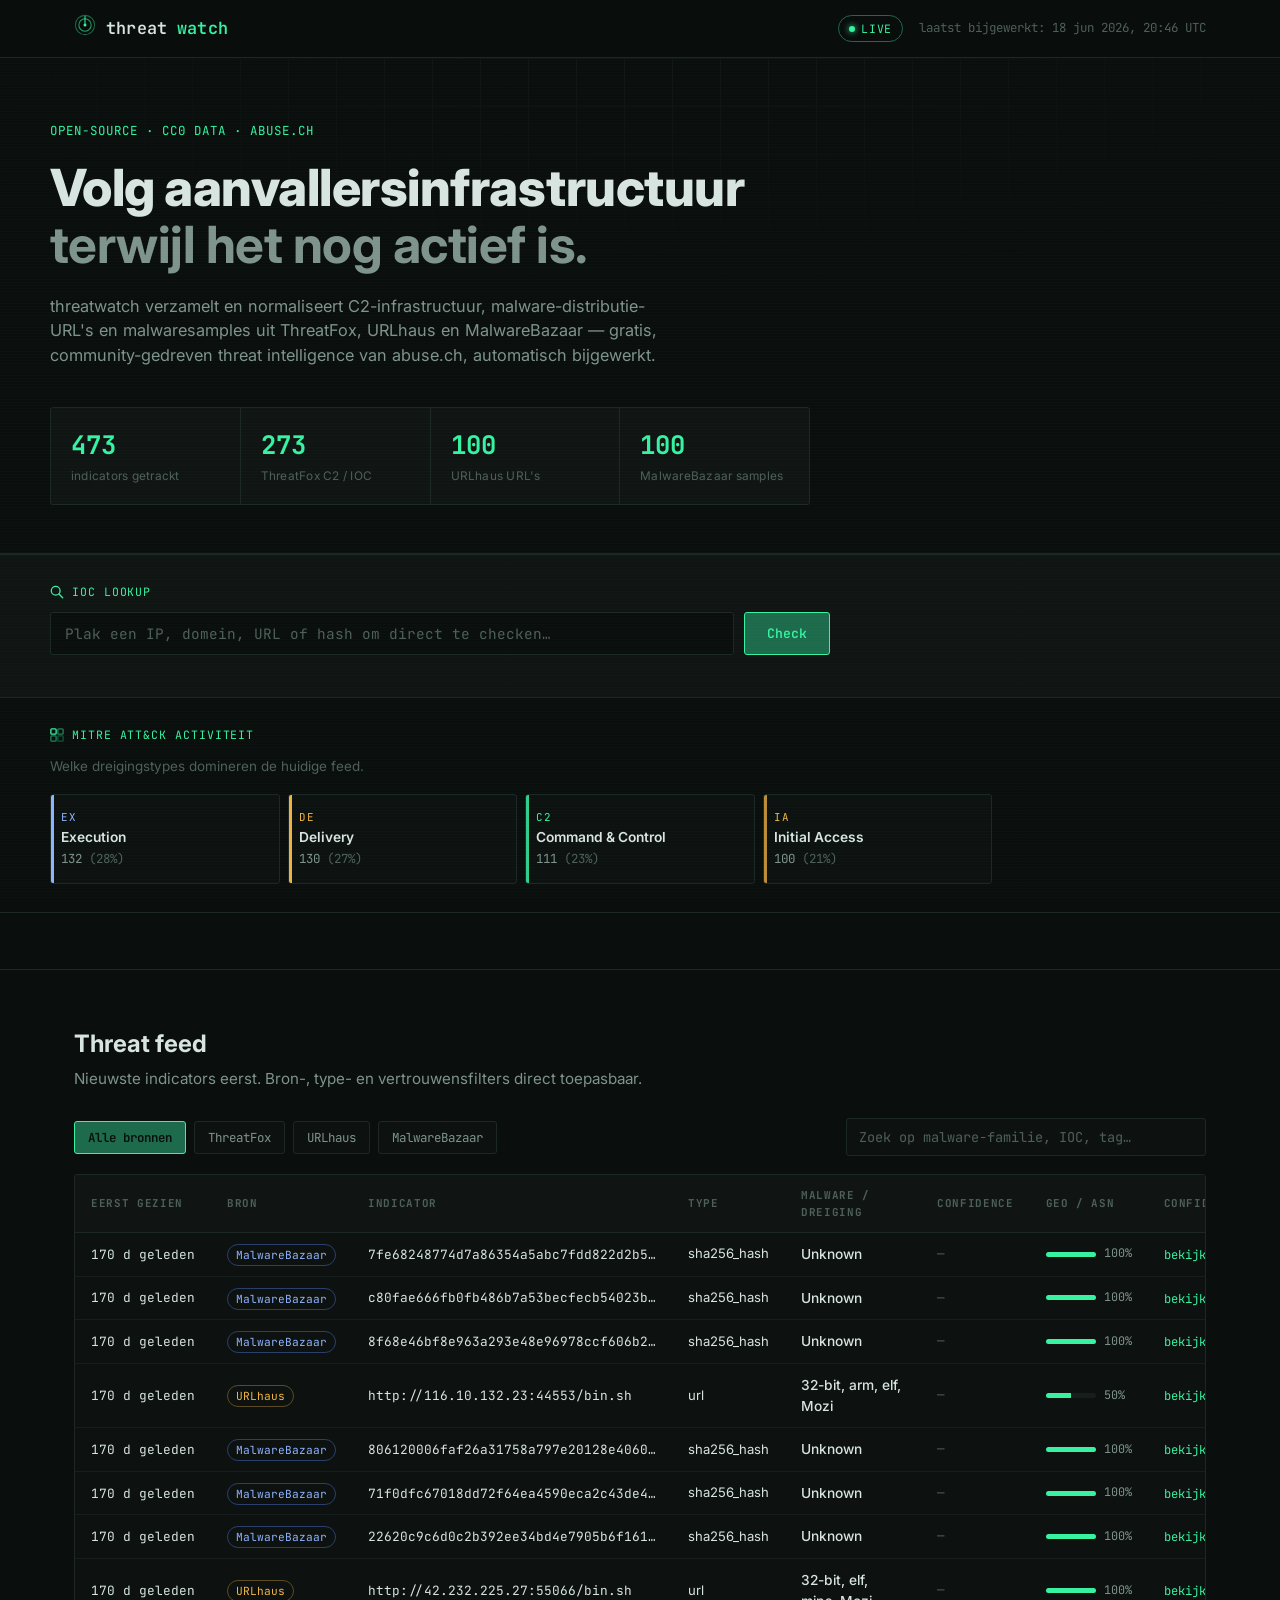
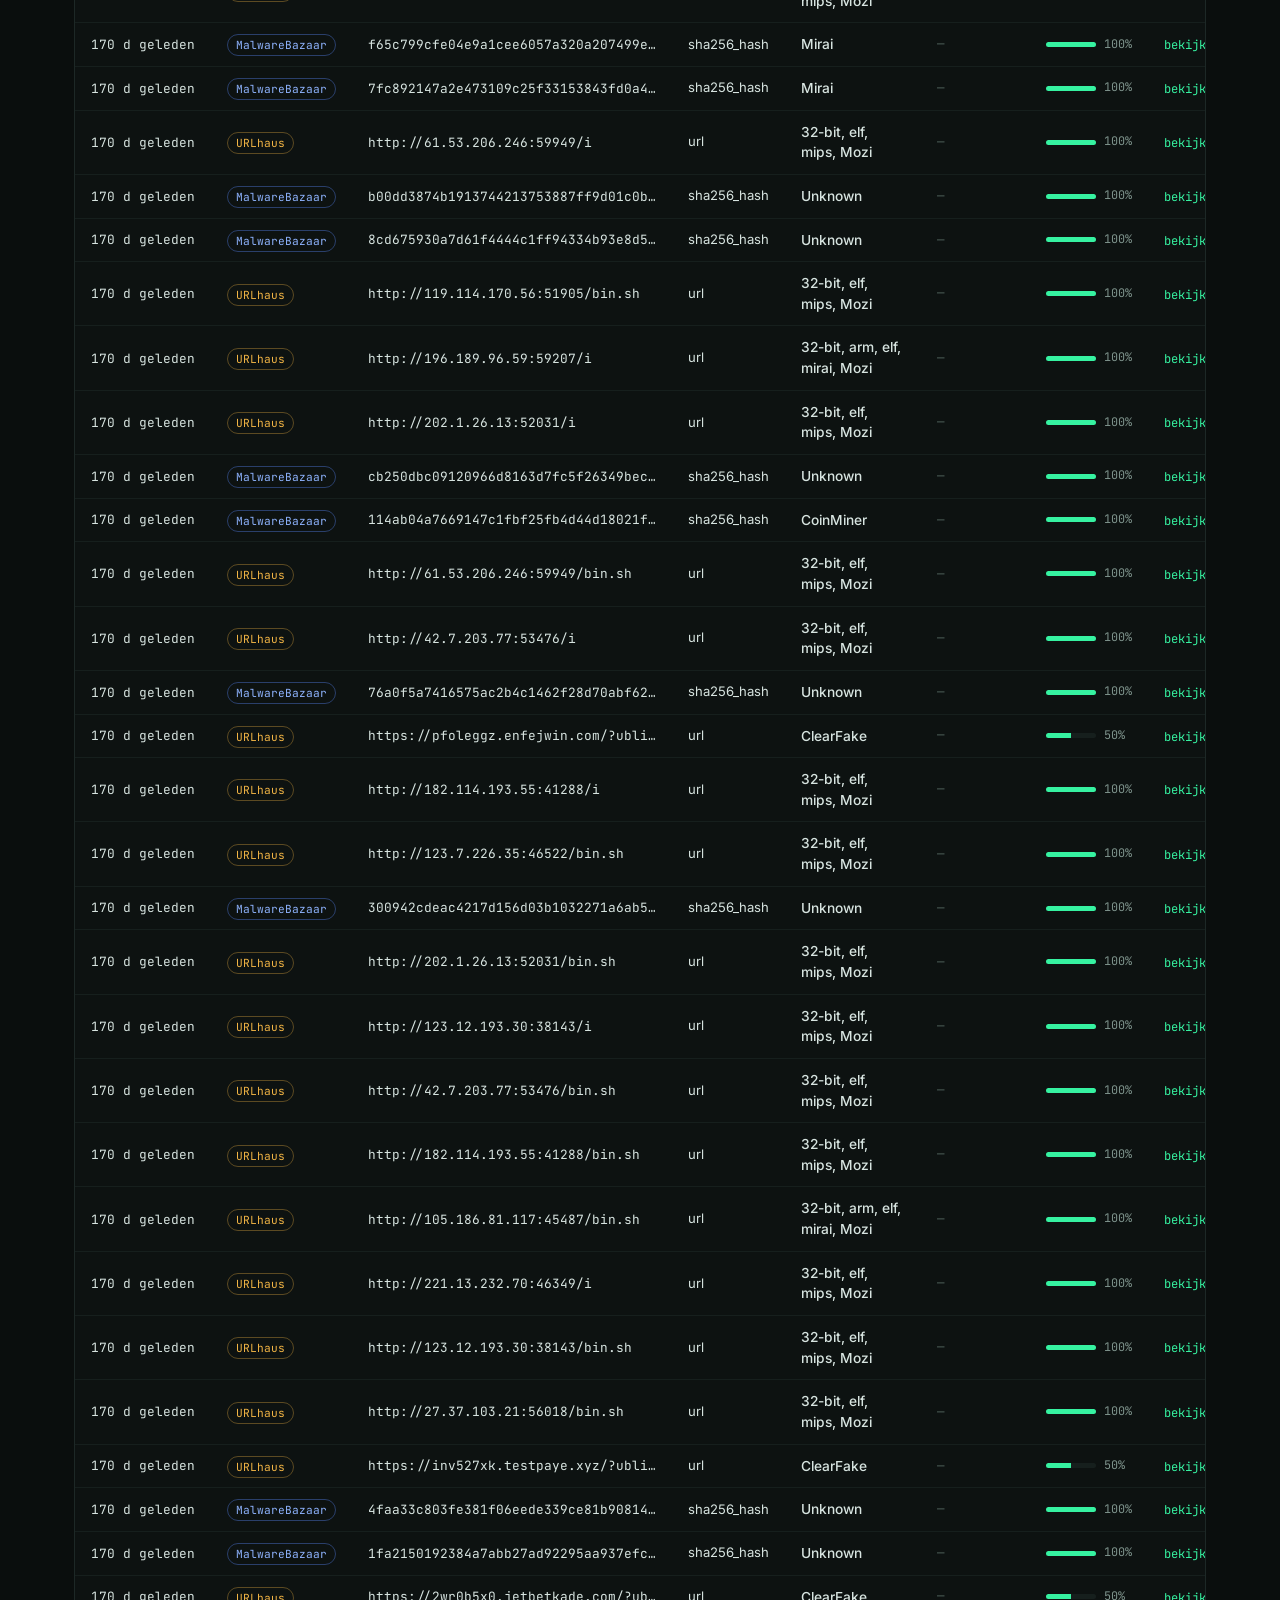
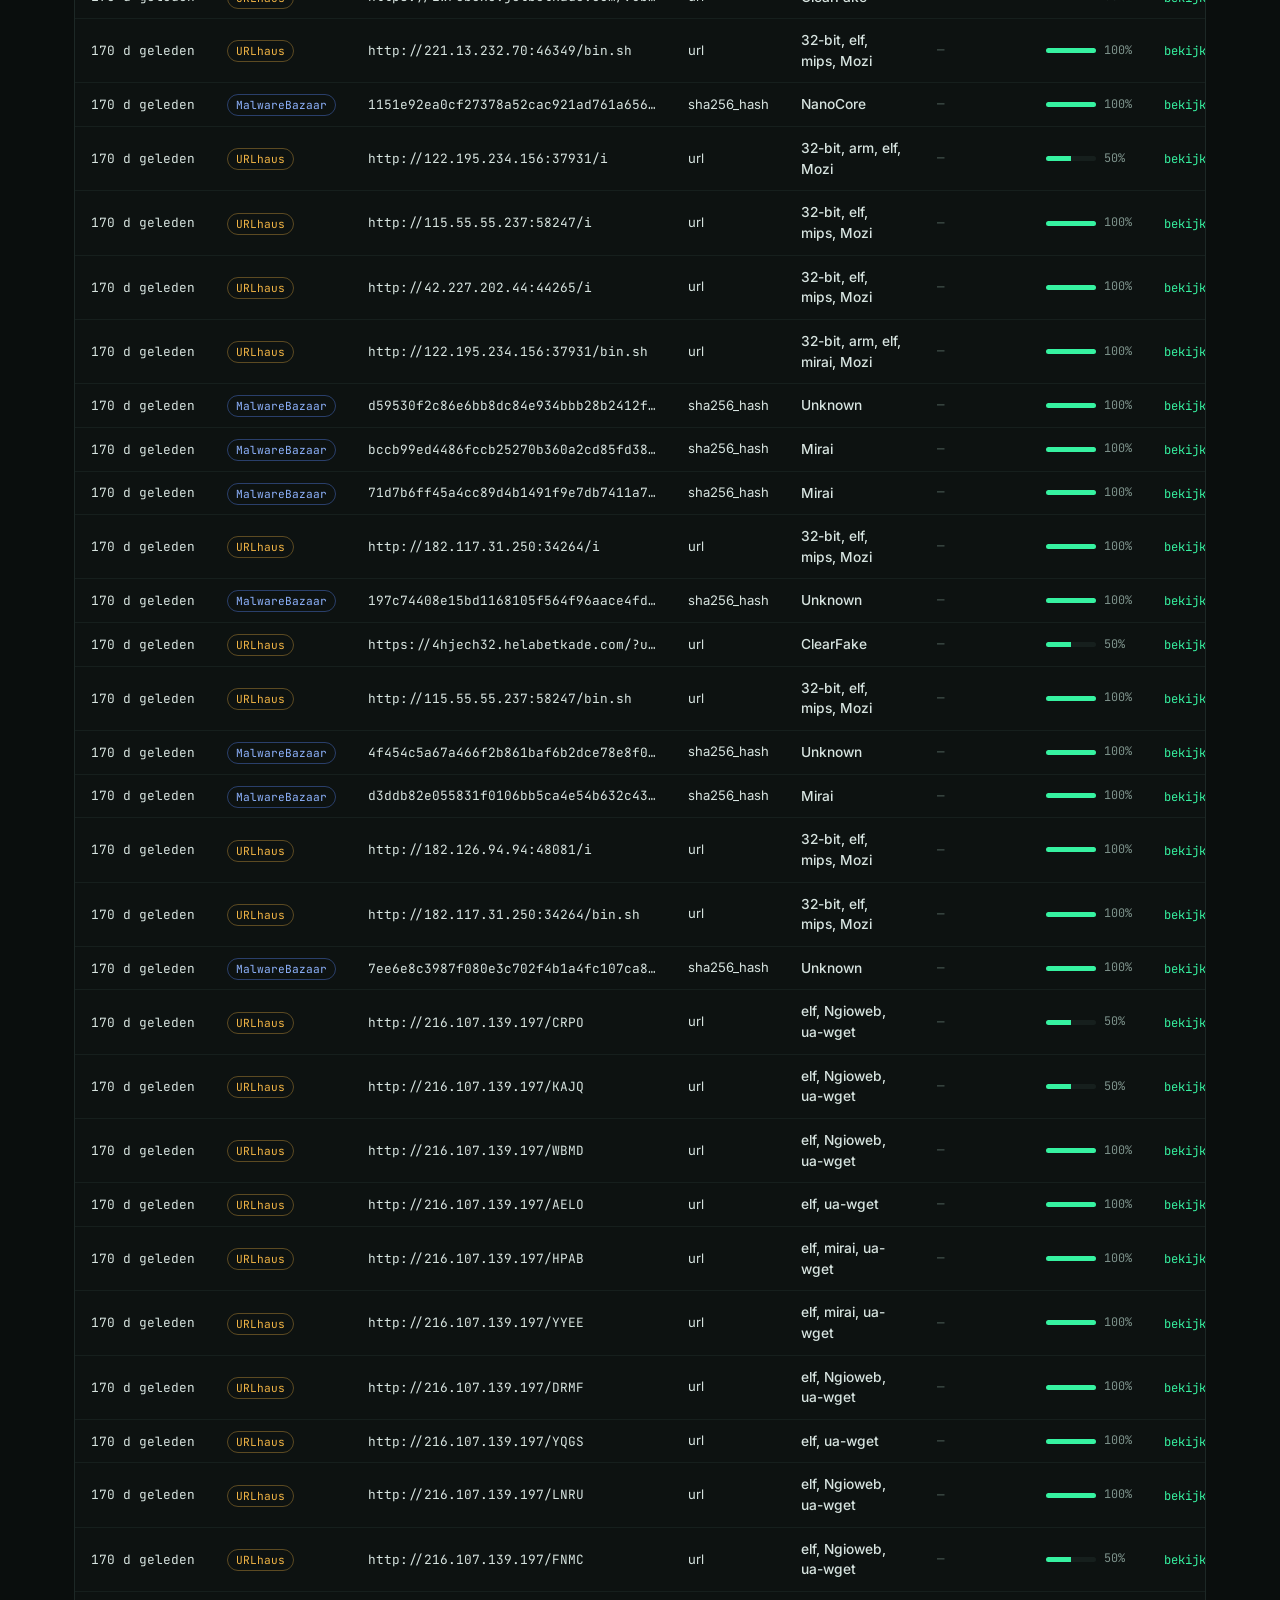
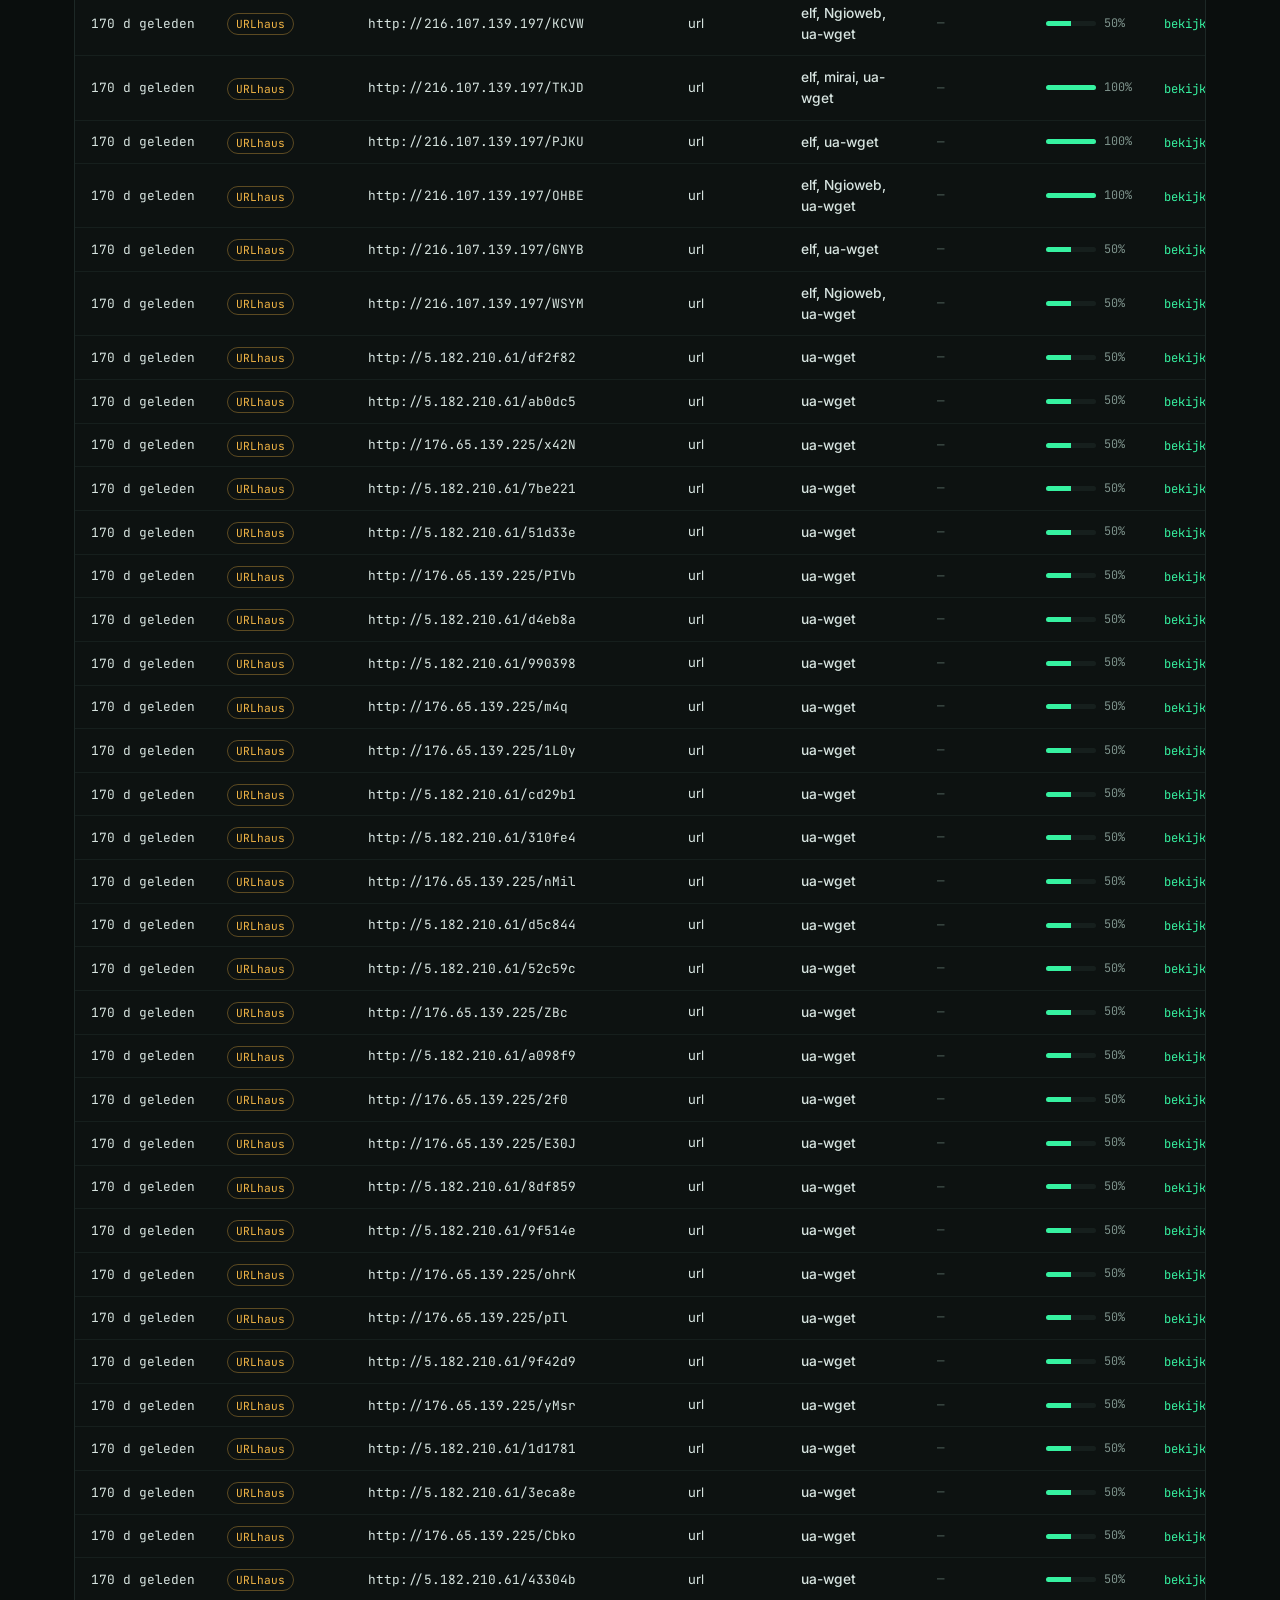
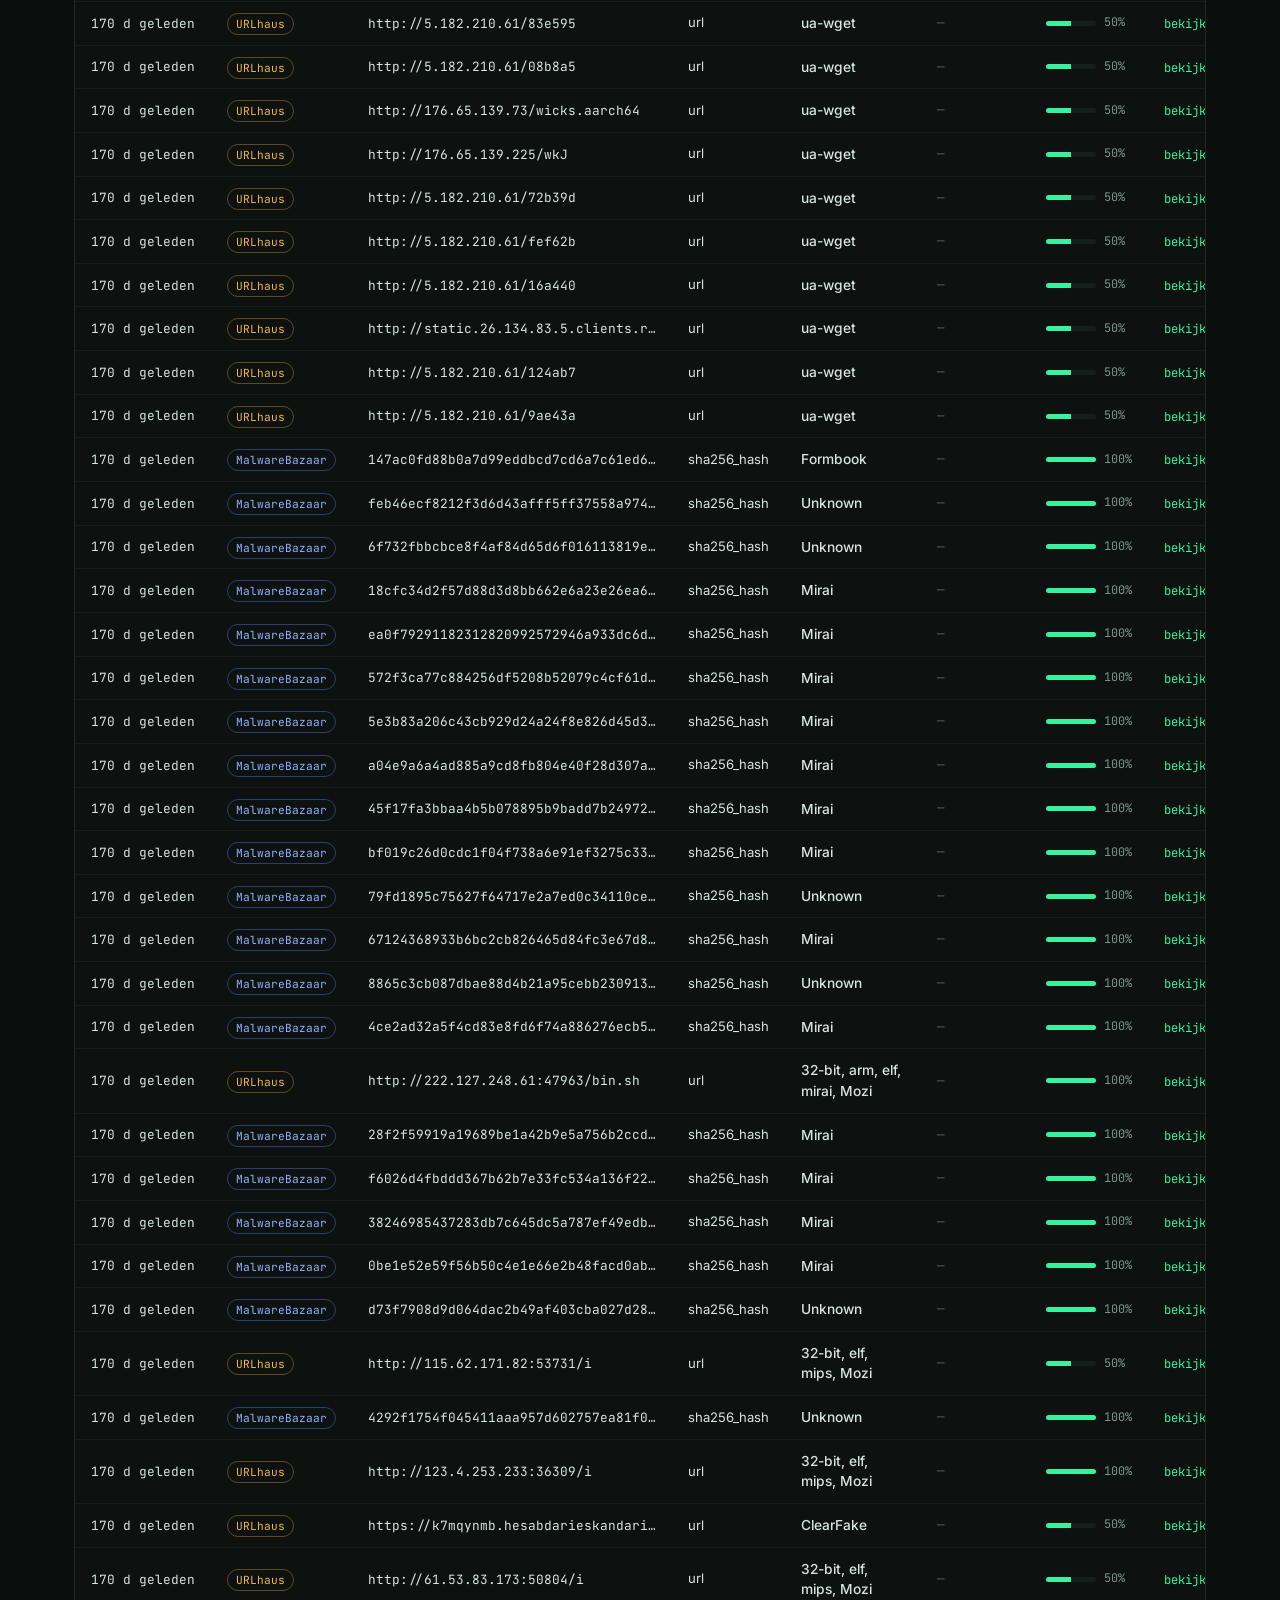
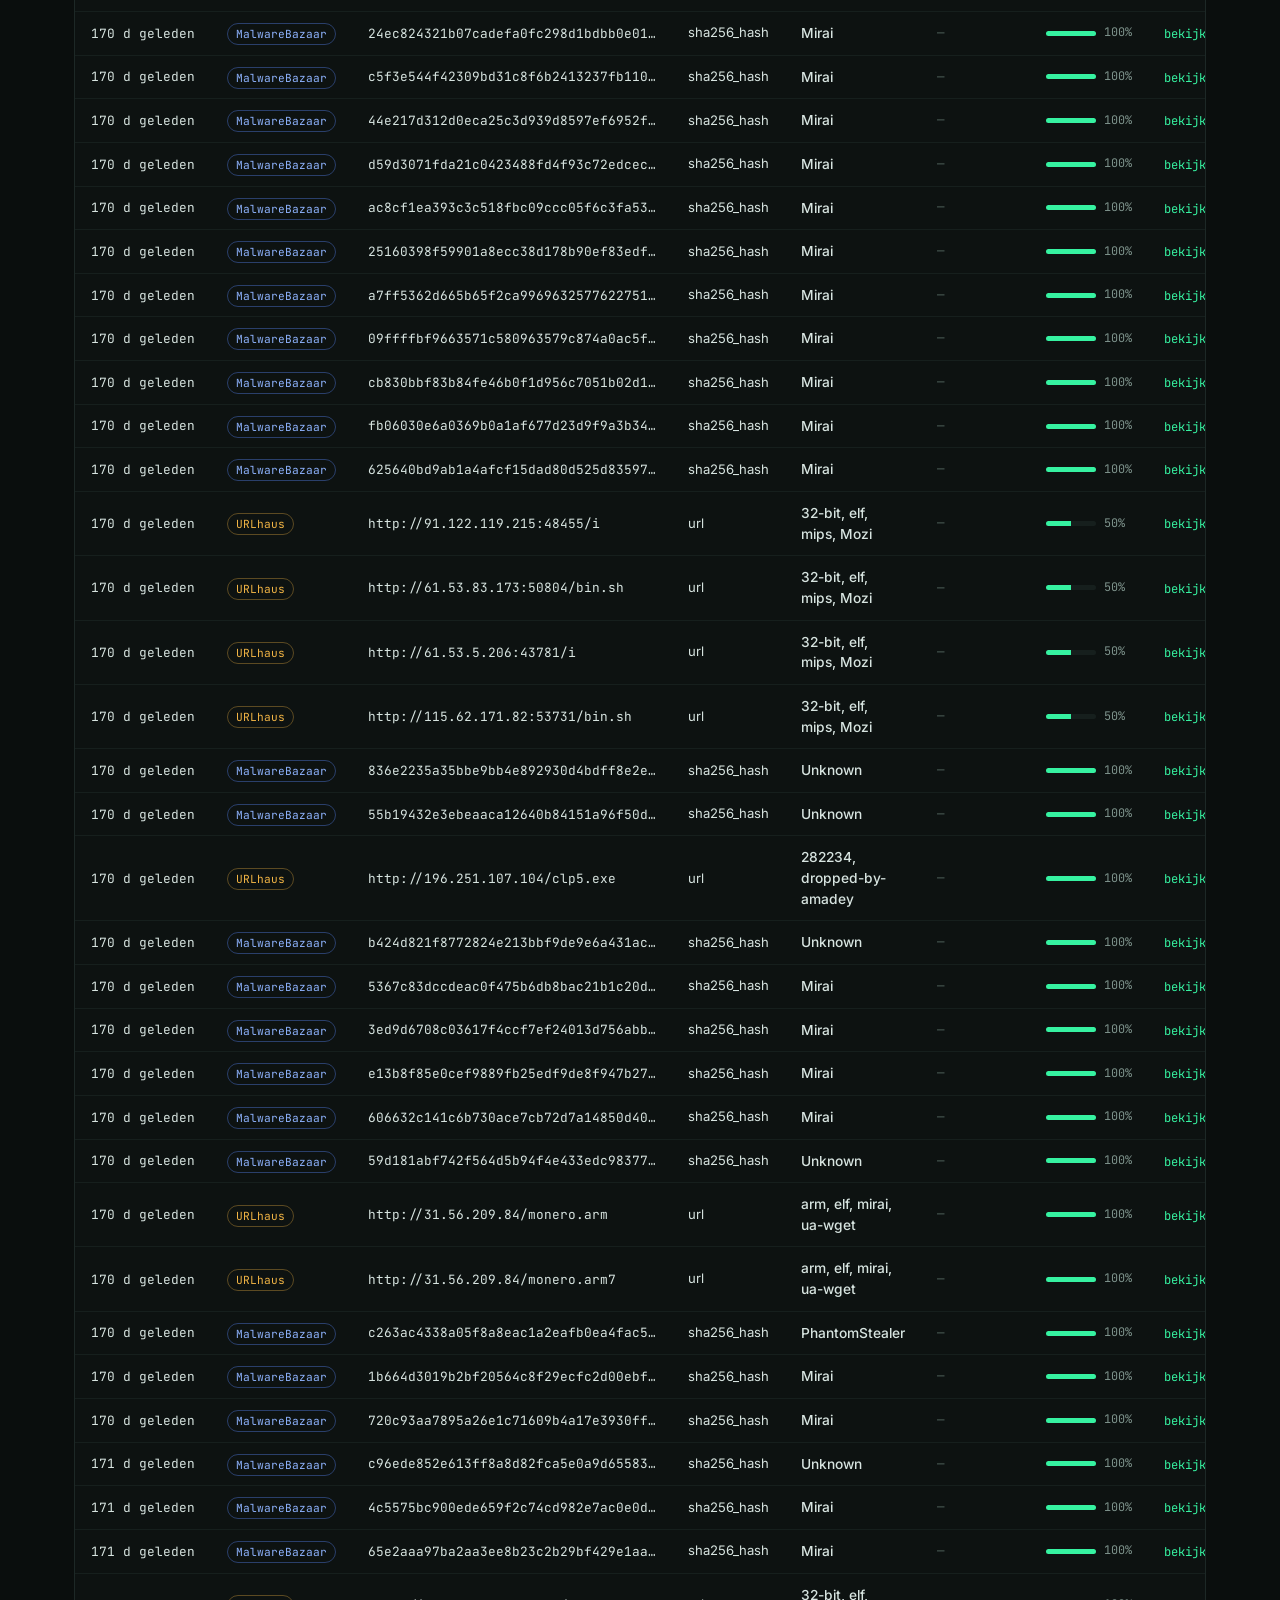
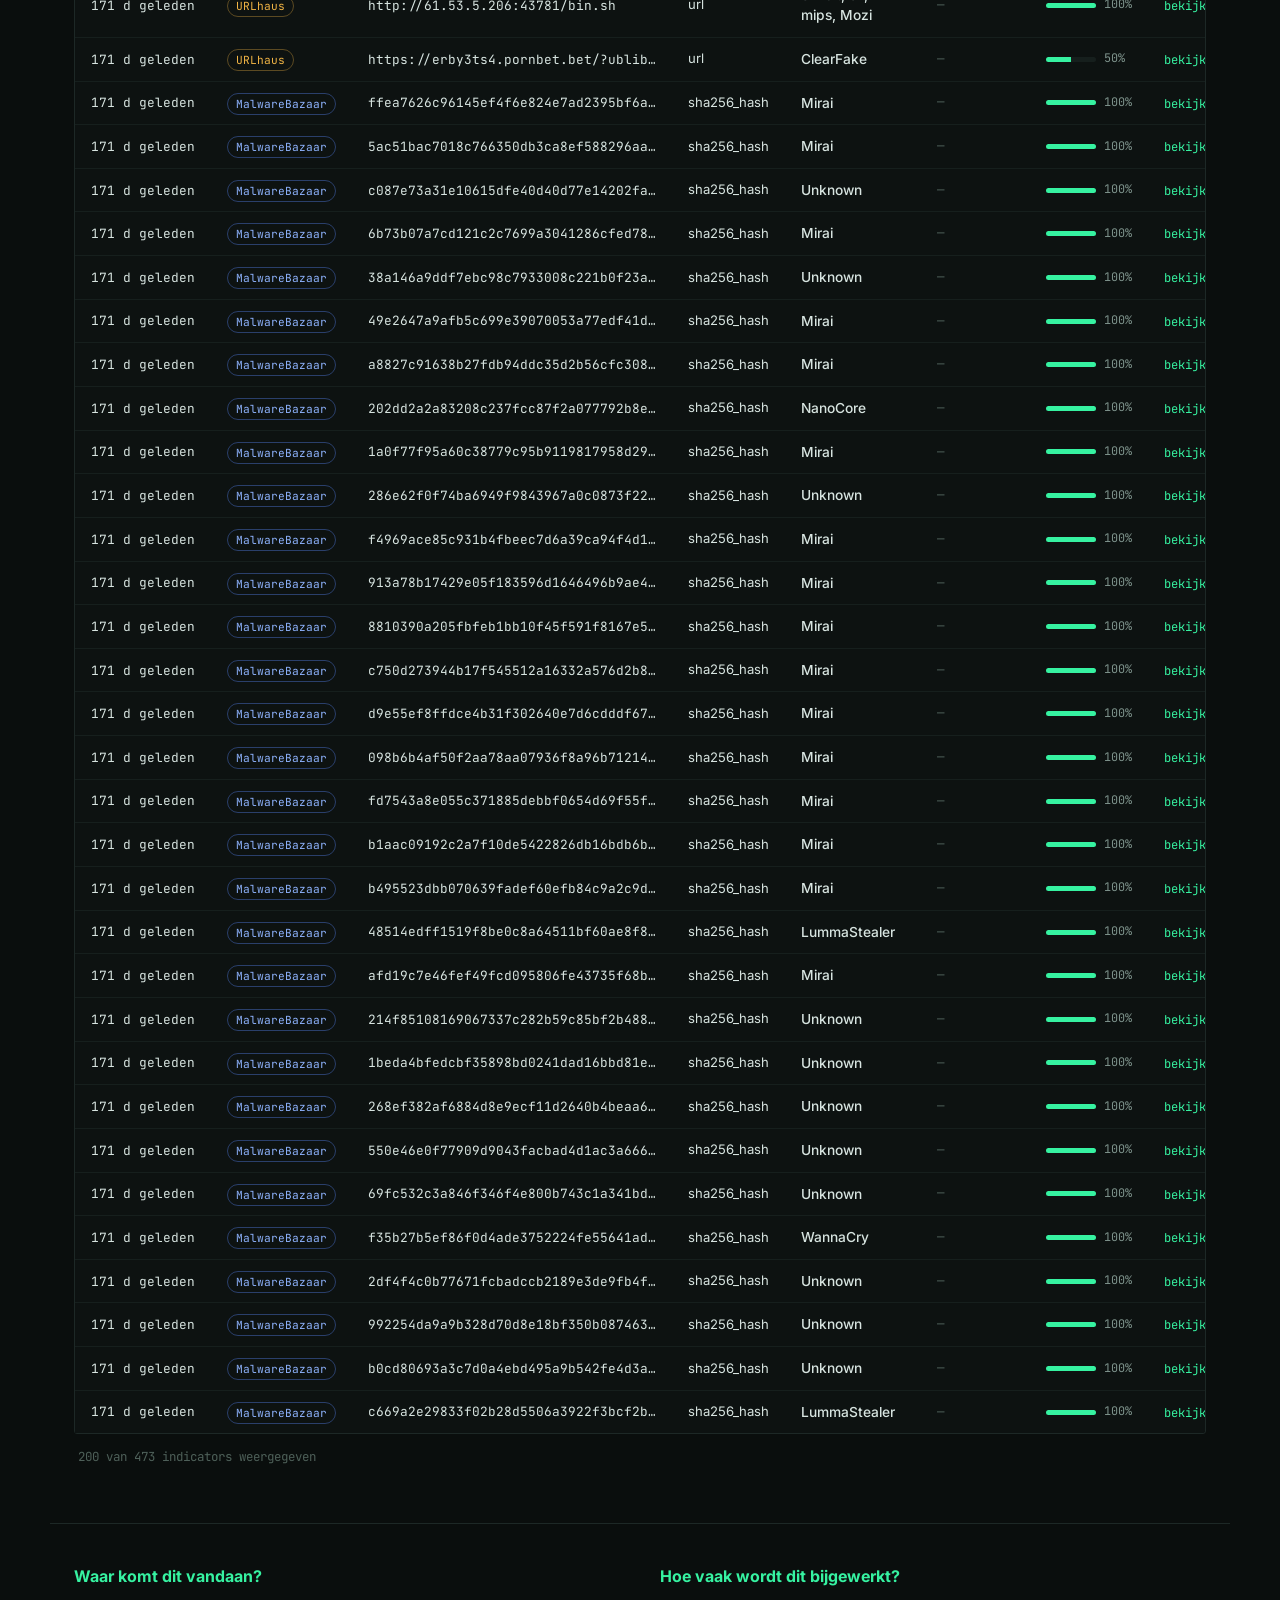
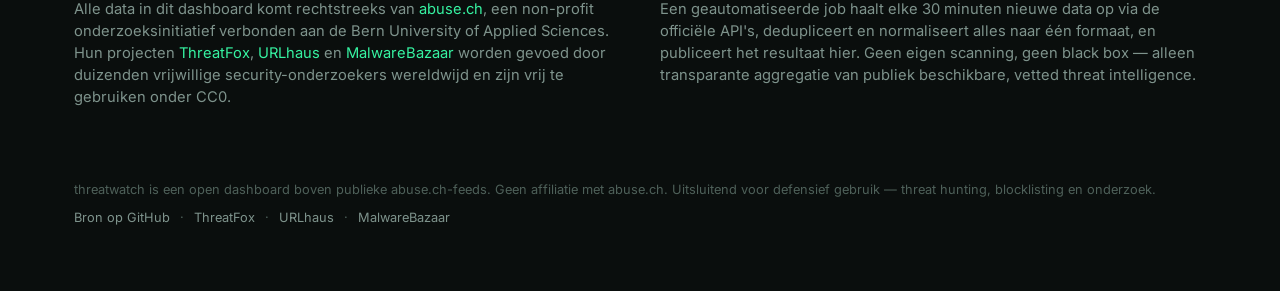
==== commit a7e90886: "feat: ASN/geo verrijking + top landen + top ASN dashboard" ====
--- a/docs/index.html
+++ b/docs/index.html
@@ -112,6 +112,14 @@
     </div>
   </section>
 
+
+  <!-- GEO STATS -->
+  <section class="geo-section">
+    <div class="geo-inner">
+      <div id="geo-stats" class="geo-stats-grid"></div>
+    </div>
+  </section>
+
   <section class="panel">
     <div class="panel-header">
       <h2>Threat feed</h2>
@@ -144,6 +152,8 @@
             <th>Indicator</th>
             <th>Type</th>
             <th>Malware / dreiging</th>
+            <th>Confidence</th>
+            <th>Geo / ASN</th>
             <th>Confidence</th>
             <th></th>
           </tr>
--- a/docs/style.css
+++ b/docs/style.css
@@ -623,3 +623,107 @@
 }
 
 .attack-pct { color: var(--ink-faint); }
+
+/* ─── Geo / ASN stats ────────────────────────────────────────────────────────── */
+
+.geo-section {
+  border-bottom: 1px solid var(--line);
+  padding: 28px 24px;
+}
+
+.geo-inner {
+  max-width: 1180px;
+  margin: 0 auto;
+}
+
+.geo-stats-grid {
+  display: grid;
+  grid-template-columns: 1fr 1fr;
+  gap: 40px;
+}
+
+@media (max-width: 720px) {
+  .geo-stats-grid { grid-template-columns: 1fr; }
+}
+
+.geo-col { display: flex; flex-direction: column; gap: 8px; }
+
+.geo-row {
+  display: flex;
+  align-items: center;
+  gap: 10px;
+  font-size: 0.84rem;
+}
+
+.geo-flag { font-size: 1rem; width: 24px; text-align: center; }
+
+.geo-label {
+  font-family: var(--font-mono);
+  font-size: 0.78rem;
+  color: var(--ink-dim);
+  min-width: 36px;
+}
+
+.geo-asn-label {
+  min-width: 180px;
+  max-width: 200px;
+  white-space: nowrap;
+  overflow: hidden;
+  text-overflow: ellipsis;
+  font-size: 0.74rem;
+}
+
+.geo-bar-wrap {
+  flex: 1;
+  height: 5px;
+  background: var(--line-soft);
+  border-radius: 999px;
+  overflow: hidden;
+}
+
+.geo-bar {
+  height: 100%;
+  background: var(--signal);
+  border-radius: 999px;
+  transition: width 0.4s ease;
+}
+
+.geo-bar-asn { background: #8fb4ff; }
+
+.geo-count {
+  font-family: var(--font-mono);
+  font-size: 0.74rem;
+  color: var(--ink-faint);
+  min-width: 32px;
+  text-align: right;
+}
+
+/* ─── Tabel geo kolom ────────────────────────────────────────────────────────── */
+
+.cell-geo {
+  font-family: var(--font-mono);
+  font-size: 0.78rem;
+  color: var(--ink-dim);
+  white-space: nowrap;
+}
+
+.cell-dim { color: var(--ink-faint); }
+
+.asn-tag {
+  display: inline-block;
+  font-size: 0.68rem;
+  padding: 1px 5px;
+  border-radius: 3px;
+  background: var(--line);
+  color: var(--ink-faint);
+  margin-left: 4px;
+}
+
+.lookup-hit-geo {
+  font-family: var(--font-mono);
+  font-size: 0.74rem;
+  color: var(--ink-dim);
+  padding: 2px 6px;
+  border: 1px solid var(--line);
+  border-radius: var(--radius);
+}
